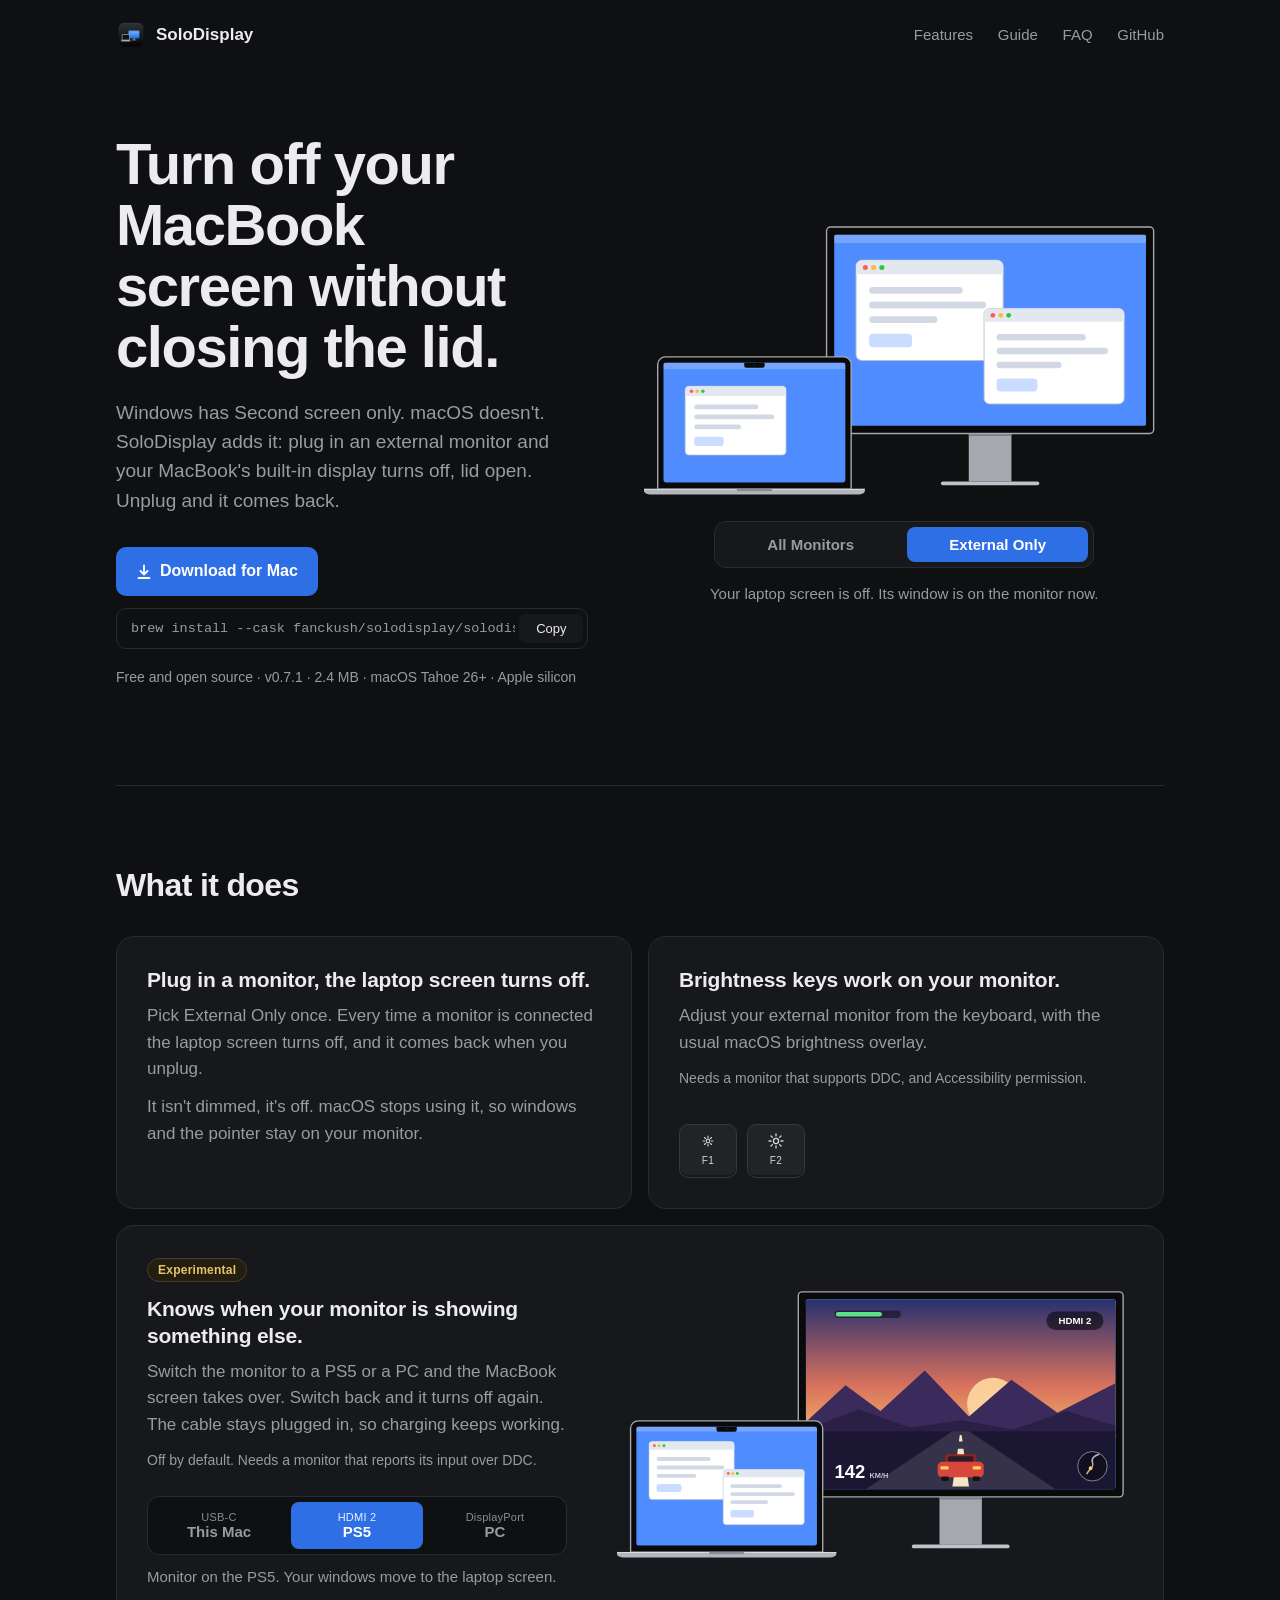
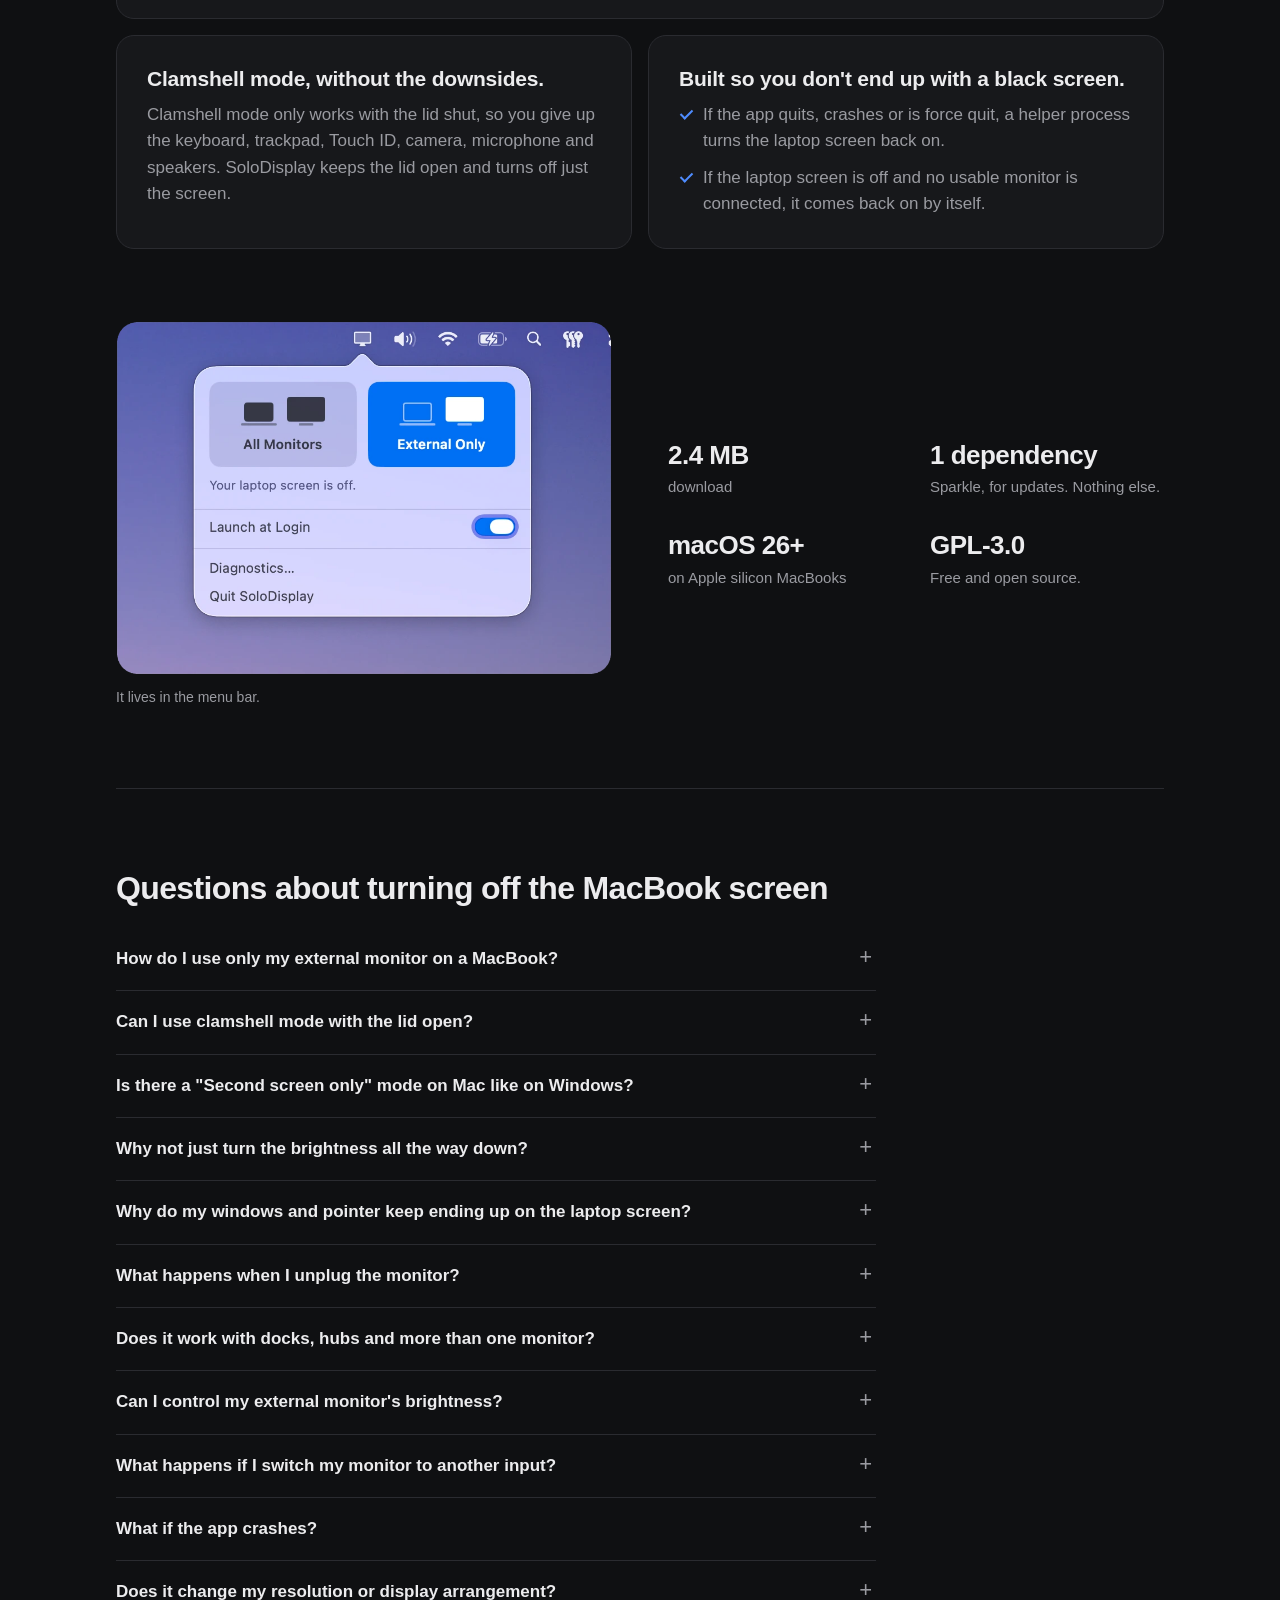
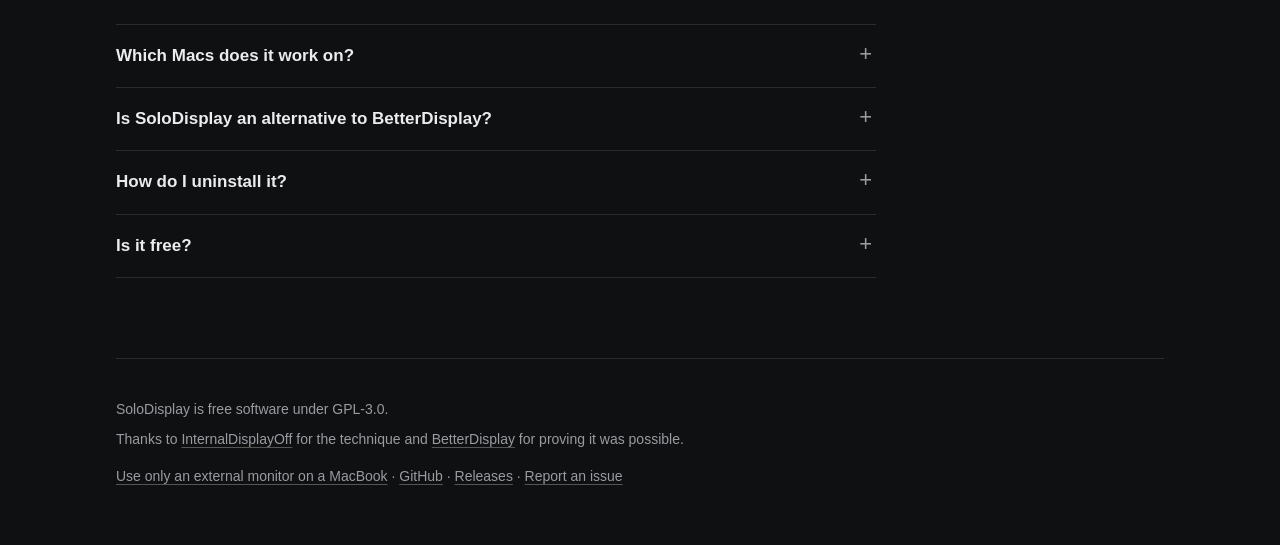
==== site/index.html @ d15729b1 "docs: new github io landing page" ====
<!doctype html>
<html lang="en">
<head>
<meta charset="utf-8">
<meta name="viewport" content="width=device-width, initial-scale=1">
<!-- Absolute URLs use https://fanckush.github.io/SoloDisplay/. To move to a custom domain, replace that string across site/ and add a CNAME file. -->
<title>Turn Off MacBook Screen with External Monitor | SoloDisplay</title>
<meta name="description" content="Free Mac app that turns off your MacBook's built-in display when an external monitor is connected. Like clamshell mode, but the lid stays open.">
<meta name="robots" content="index, follow, max-image-preview:large">
<meta name="author" content="fanckush">
<meta name="application-name" content="SoloDisplay">
<link rel="canonical" href="https://fanckush.github.io/SoloDisplay/">
<link rel="icon" type="image/png" sizes="32x32" href="icon-32.png">
<link rel="icon" type="image/png" sizes="192x192" href="icon-192.png">
<link rel="apple-touch-icon" href="apple-touch-icon.png">
<link rel="manifest" href="site.webmanifest">
<meta name="theme-color" content="#0f1012">
<meta name="color-scheme" content="dark">

<meta property="og:type" content="website">
<meta property="og:site_name" content="SoloDisplay">
<meta property="og:locale" content="en_US">
<meta property="og:title" content="Turn off your MacBook screen without closing the lid">
<meta property="og:description" content="SoloDisplay turns off the built-in display when an external monitor is connected. Free and open source for Mac.">
<meta property="og:url" content="https://fanckush.github.io/SoloDisplay/">
<meta property="og:image" content="https://fanckush.github.io/SoloDisplay/og-v1.png">
<meta property="og:image:type" content="image/png">
<meta property="og:image:width" content="1200">
<meta property="og:image:height" content="630">
<meta property="og:image:alt" content="A MacBook with its screen off next to an external monitor that's on. Text: Turn off your MacBook screen. Keep the lid open.">
<meta name="twitter:card" content="summary_large_image">
<meta name="twitter:title" content="Turn off your MacBook screen without closing the lid">
<meta name="twitter:description" content="SoloDisplay turns off the built-in display when an external monitor is connected. Free and open source for Mac.">
<meta name="twitter:image" content="https://fanckush.github.io/SoloDisplay/og-v1.png">
<meta name="twitter:image:alt" content="A MacBook with its screen off next to an external monitor that's on.">

<!-- Keep in sync with the FAQ section below. -->
<script type="application/ld+json">
{
  "@context": "https://schema.org",
  "@graph": [
    {
      "@type": "WebSite",
      "@id": "https://fanckush.github.io/SoloDisplay/#website",
      "url": "https://fanckush.github.io/SoloDisplay/",
      "name": "SoloDisplay",
      "inLanguage": "en"
    },
    {
      "@type": "WebPage",
      "@id": "https://fanckush.github.io/SoloDisplay/#webpage",
      "url": "https://fanckush.github.io/SoloDisplay/",
      "name": "Turn Off MacBook Screen with External Monitor | SoloDisplay",
      "isPartOf": {
        "@id": "https://fanckush.github.io/SoloDisplay/#website"
      },
      "about": {
        "@id": "https://fanckush.github.io/SoloDisplay/#app"
      },
      "primaryImageOfPage": "https://fanckush.github.io/SoloDisplay/og-v1.png",
      "dateModified": "2026-09-25",
      "inLanguage": "en"
    },
    {
      "@type": "SoftwareApplication",
      "@id": "https://fanckush.github.io/SoloDisplay/#app",
      "name": "SoloDisplay",
      "description": "Free macOS menu bar app that turns off the MacBook's built-in display while an external monitor is connected, without closing the lid.",
      "applicationCategory": "UtilitiesApplication",
      "operatingSystem": "macOS",
      "softwareRequirements": "macOS Tahoe 26 or later, Apple silicon MacBook",
      "softwareVersion": "0.7.1",
      "fileSize": "2.4 MB",
      "url": "https://fanckush.github.io/SoloDisplay/",
      "downloadUrl": "https://github.com/fanckush/SoloDisplay/releases/latest/download/SoloDisplay.dmg",
      "installUrl": "https://github.com/fanckush/SoloDisplay/releases/latest",
      "image": "https://fanckush.github.io/SoloDisplay/og-v1.png",
      "screenshot": "https://fanckush.github.io/SoloDisplay/screenshot.webp",
      "featureList": [
        "Turns off the MacBook screen when an external monitor is connected",
        "Keeps the lid open, unlike clamshell mode",
        "Brightness keys control the external monitor over DDC",
        "Detects when the monitor switches to another input (experimental)",
        "Restores the laptop screen if the app quits or crashes"
      ],
      "license": "https://www.gnu.org/licenses/gpl-3.0.html",
      "isAccessibleForFree": true,
      "offers": {
        "@type": "Offer",
        "price": "0",
        "priceCurrency": "USD"
      },
      "author": {
        "@type": "Person",
        "name": "fanckush",
        "url": "https://github.com/fanckush",
        "sameAs": [
          "https://github.com/fanckush"
        ]
      },
      "codeRepository": "https://github.com/fanckush/SoloDisplay"
    },
    {
      "@type": "FAQPage",
      "@id": "https://fanckush.github.io/SoloDisplay/#faq",
      "mainEntity": [
        {
          "@type": "Question",
          "name": "How do I use only my external monitor on a MacBook?",
          "acceptedAnswer": {
            "@type": "Answer",
            "text": "Install SoloDisplay, open it from the menu bar and choose External Only. From then on the MacBook screen turns off whenever a monitor is connected, and comes back when you unplug. The guide compares this with clamshell mode and the other workarounds."
          }
        },
        {
          "@type": "Question",
          "name": "Can I use clamshell mode with the lid open?",
          "acceptedAnswer": {
            "@type": "Answer",
            "text": "Not with macOS alone. Clamshell mode only works with the lid closed, so you lose the keyboard, trackpad, Touch ID, camera and microphone. SoloDisplay gives you the same monitor-only setup with the lid open."
          }
        },
        {
          "@type": "Question",
          "name": "Is there a \"Second screen only\" mode on Mac like on Windows?",
          "acceptedAnswer": {
            "@type": "Answer",
            "text": "Not built in. On Windows you press Win+P and pick Second screen only. macOS has no such setting. SoloDisplay adds it: External Only is the same idea."
          }
        },
        {
          "@type": "Question",
          "name": "Why not just turn the brightness all the way down?",
          "acceptedAnswer": {
            "@type": "Answer",
            "text": "A dimmed screen is still part of your desktop. The pointer and windows keep ending up on a screen you can't see. SoloDisplay turns it off, so macOS only uses your monitor."
          }
        },
        {
          "@type": "Question",
          "name": "Why do my windows and pointer keep ending up on the laptop screen?",
          "acceptedAnswer": {
            "@type": "Answer",
            "text": "Because macOS still treats the built-in display as part of your desktop, even when it's dimmed. Once SoloDisplay turns it off, macOS only has your monitor, so everything opens there."
          }
        },
        {
          "@type": "Question",
          "name": "What happens when I unplug the monitor?",
          "acceptedAnswer": {
            "@type": "Answer",
            "text": "The laptop screen turns back on. If External Only is still chosen, it turns off again the next time you plug a monitor in."
          }
        },
        {
          "@type": "Question",
          "name": "Does it work with docks, hubs and more than one monitor?",
          "acceptedAnswer": {
            "@type": "Answer",
            "text": "Yes. Monitors connected directly, through a USB-C or Thunderbolt hub, or through a dock all count, and you can have more than one."
          }
        },
        {
          "@type": "Question",
          "name": "Can I control my external monitor's brightness?",
          "acceptedAnswer": {
            "@type": "Answer",
            "text": "Yes. Turn on Brightness Keys and the Mac's brightness keys control the external monitor, on monitors that support DDC. It needs Accessibility permission."
          }
        },
        {
          "@type": "Question",
          "name": "What happens if I switch my monitor to another input?",
          "acceptedAnswer": {
            "@type": "Answer",
            "text": "With Input Detection (Experimental) turned on, SoloDisplay notices when the monitor is showing another device, like a PS5 or a PC. It turns that monitor off in macOS and brings the laptop screen back, while the cable stays connected. It needs a monitor that reports its input over DDC."
          }
        },
        {
          "@type": "Question",
          "name": "What if the app crashes?",
          "acceptedAnswer": {
            "@type": "Answer",
            "text": "A small helper process watches the app while the screen is off. If the app quits, crashes or is force quit, the helper turns the laptop screen back on. It does the same if the screen is off and no usable monitor is connected."
          }
        },
        {
          "@type": "Question",
          "name": "Does it change my resolution or display arrangement?",
          "acceptedAnswer": {
            "@type": "Answer",
            "text": "No. It doesn't touch mirroring, resolution, arrangement or sleep settings."
          }
        },
        {
          "@type": "Question",
          "name": "Which Macs does it work on?",
          "acceptedAnswer": {
            "@type": "Answer",
            "text": "MacBook Air and MacBook Pro with Apple silicon (M1 and later), running macOS Tahoe 26 or later. Intel Macs aren't supported."
          }
        },
        {
          "@type": "Question",
          "name": "Is SoloDisplay an alternative to BetterDisplay?",
          "acceptedAnswer": {
            "@type": "Answer",
            "text": "For this one job, yes. BetterDisplay is a large toolkit for managing displays. SoloDisplay only turns the laptop screen off when a monitor is connected, and it's free and open source."
          }
        },
        {
          "@type": "Question",
          "name": "How do I uninstall it?",
          "acceptedAnswer": {
            "@type": "Answer",
            "text": "Quit SoloDisplay from its menu and drag it from Applications to the Trash, or run brew uninstall --cask solodisplay if you installed it with Homebrew. The laptop screen comes back on when the app quits."
          }
        },
        {
          "@type": "Question",
          "name": "Is it free?",
          "acceptedAnswer": {
            "@type": "Answer",
            "text": "Yes. SoloDisplay is open source under the GPL-3.0 license. The code is on GitHub."
          }
        }
      ]
    }
  ]
}
</script>

<link rel="stylesheet" href="style.css">
</head>
<body>
<a class="skip" href="#main">Skip to content</a>

<!-- Shared drawings, reused by both demos -->
<svg class="sprites" aria-hidden="true" focusable="false">
  <defs>
    <g id="win">
      <rect x=".5" y=".5" width="151" height="103" rx="6" fill="#fff" stroke="#b7bfce"/>
      <path d="M6.5.5h139a6 6 0 0 1 6 6V15H.5V6.5a6 6 0 0 1 6-6z" fill="#e3e7ef"/>
      <circle cx="10" cy="8" r="2.6" fill="#ff5f57"/><circle cx="18.5" cy="8" r="2.6" fill="#febc2e"/><circle cx="27" cy="8" r="2.6" fill="#28c840"/>
      <rect x="14" y="28" width="96" height="7" rx="3.5" fill="#d3d9e4"/>
      <rect x="14" y="43" width="120" height="7" rx="3.5" fill="#d3d9e4"/>
      <rect x="14" y="58" width="70" height="7" rx="3.5" fill="#d3d9e4"/>
      <rect x="14" y="76" width="44" height="14" rx="4" fill="#4f8cff" opacity=".3"/>
    </g>
    <g id="monitor-body">
      <!-- Straight neck and thin foot, Studio Display style -->
      <rect x="350" y="232" width="46" height="53" fill="#a5a8af"/>
      <rect x="350" y="232" width="46" height="4" fill="#7c7f86"/>
      <rect x="320" y="285" width="106" height="4" rx="2" fill="#bfc2c8"/>
      <rect x="196" y="10" width="354" height="224" rx="5" fill="#a5a8af"/>
      <rect x="197.5" y="11.5" width="351" height="221" rx="3.5" fill="#0a0a0b"/>
    </g>
    <g id="desktop">
      <rect width="336" height="9" fill="#fff" opacity=".22"/>
      <use href="#win" transform="translate(23 27) scale(1.05)"/>
      <use href="#win" transform="translate(161 79)"/>
    </g>
    <g id="laptop-lid">
      <!-- Rounded top corners only: the bottom of the lid meets the hinge -->
      <path d="M23 150h192a9 9 0 0 1 9 9v134H14V159a9 9 0 0 1 9-9z" fill="#a5a8af"/>
      <path d="M23 151.5h192a7.5 7.5 0 0 1 7.5 7.5v133.5H15.5V159a7.5 7.5 0 0 1 7.5-7.5z" fill="#0a0a0b"/>
      <rect x="21" y="157" width="196" height="129" rx="2.5" fill="#050506"/>
    </g>
    <g id="laptop-front">
      <!-- Notch, then a thin base with the thumb cutout -->
      <path d="M108 157h22v3.4a2 2 0 0 1-2 2h-18a2 2 0 0 1-2-2z" fill="#0a0a0b"/>
      <circle cx="119" cy="159.4" r="1" fill="#1d2030"/>
      <path d="M0 293h238v2.2c0 2.2-3.5 3.8-8 3.8H8c-4.5 0-8-1.6-8-3.8z" fill="#b3b6bd"/>
      <rect x="0" y="293" width="238" height="1" fill="#dcdee2"/>
      <path d="M100 293h38v.9c0 1-1 1.7-2.4 1.7h-33.2c-1.4 0-2.4-.7-2.4-1.7z" fill="#8a8d95"/>
    </g>
  </defs>
</svg>

<div class="wrap">
  <header class="top">
    <a class="brand" href="./"><img src="icon-64.png" alt="" width="30" height="30">SoloDisplay</a>
    <nav aria-label="Main">
      <a href="#features">Features</a>
      <a href="guide/external-monitor-only-macbook/">Guide</a>
      <a href="#faq">FAQ</a>
      <a href="https://github.com/fanckush/SoloDisplay">GitHub</a>
    </nav>
  </header>

  <main id="main">
    <div class="hero">
      <div>
        <h1>Turn off your MacBook screen without closing the lid.</h1>
        <p class="lede">Windows has Second screen only. macOS doesn't. SoloDisplay adds it: plug in an external monitor and your MacBook's built-in display turns off, lid open. Unplug and it comes back.</p>
        <div class="actions">
          <a class="btn" href="https://github.com/fanckush/SoloDisplay/releases/latest/download/SoloDisplay.dmg">
            <svg width="16" height="16" viewBox="0 0 16 16" aria-hidden="true"><path d="M8 1.5v9m0 0L4.5 7M8 10.5 11.5 7M2.5 14h11" fill="none" stroke="currentColor" stroke-width="1.8" stroke-linecap="round" stroke-linejoin="round"/></svg>
            Download for Mac
          </a>
          <div class="brew">
            <code id="brew-cmd">brew install --cask fanckush/solodisplay/solodisplay</code>
            <button type="button" id="copy" aria-label="Copy Homebrew install command">Copy</button>
          </div>
        </div>
        <p class="fine">Free and open source &middot; <span data-version>v0.7.1</span> &middot; 2.4 MB &middot; macOS Tahoe 26+ &middot; Apple silicon</p>
      </div>

      <div class="demo" id="hero-demo" data-mode="all" data-auto="external">
        <svg viewBox="0 0 560 304" role="img" aria-labelledby="hero-demo-title">
          <title id="hero-demo-title">A MacBook next to an external monitor. In External Only mode the MacBook screen turns off and its window shows up on the monitor.</title>
          <use href="#monitor-body"/>
          <rect x="205" y="19" width="336" height="206" rx="2" fill="#4f8cff"/>
          <rect x="205" y="19" width="336" height="9" fill="#fff" opacity=".22"/>
          <use href="#win" transform="translate(228 46) scale(1.05)"/>
          <g class="arrive"><use href="#win" transform="translate(366 98)"/></g>
          <use href="#laptop-lid"/>
          <g class="lap-lit">
            <rect x="21" y="157" width="196" height="129" rx="2.5" fill="#4f8cff"/>
            <rect x="21" y="157" width="196" height="7" fill="#fff" opacity=".22"/>
            <use href="#win" transform="translate(44 182) scale(.72)"/>
          </g>
          <use href="#laptop-front"/>
        </svg>

        <div class="seg" role="radiogroup" aria-label="Display mode">
          <button type="button" role="radio" aria-checked="true" data-mode="all" data-status="Your laptop screen is on.">All Monitors</button>
          <button type="button" role="radio" aria-checked="false" tabindex="-1" data-mode="external" data-status="Your laptop screen is off. Its window is on the monitor now.">External Only</button>
        </div>
        <p class="status" aria-live="polite">Your laptop screen is on.</p>
      </div>
    </div>

    <section id="features">
      <h2>What it does</h2>

      <div class="features">
        <article class="card">
          <h3>Plug in a monitor, the laptop screen turns off.</h3>
          <p>Pick External Only once. Every time a monitor is connected the laptop screen turns off, and it comes back when you unplug.</p>
          <p>It isn't dimmed, it's off. macOS stops using it, so windows and the pointer stay on your monitor.</p>
        </article>

        <article class="card keyed">
          <h3>Brightness keys work on your monitor.</h3>
          <p>Adjust your external monitor from the keyboard, with the usual macOS brightness overlay.</p>
          <p class="note">Needs a monitor that supports DDC, and Accessibility permission.</p>
          <div class="keys" aria-hidden="true">
            <div class="key">
              <svg width="16" height="16" viewBox="0 0 16 16"><g transform="translate(8 8) scale(.7) translate(-8 -8)" stroke-width="1.6"><circle cx="8" cy="8" r="2.6" fill="none" stroke="currentColor"/><path d="M8 1v2M8 13v2M1 8h2M13 8h2M3 3l1.4 1.4M11.6 11.6 13 13M3 13l1.4-1.4M11.6 4.4 13 3" stroke="currentColor" stroke-linecap="round"/></g></svg>
              F1
            </div>
            <div class="key">
              <svg width="16" height="16" viewBox="0 0 16 16"><circle cx="8" cy="8" r="2.6" fill="none" stroke="currentColor" stroke-width="1.3"/><path d="M8 1v2M8 13v2M1 8h2M13 8h2M3 3l1.4 1.4M11.6 11.6 13 13M3 13l1.4-1.4M11.6 4.4 13 3" stroke="currentColor" stroke-width="1.3" stroke-linecap="round"/></svg>
              F2
            </div>
          </div>
        </article>

        <article class="card wide demo" id="input-demo" data-mode="mac" data-auto="console">
          <div class="copy">
            <span class="tag">Experimental</span>
            <h3>Knows when your monitor is showing something else.</h3>
            <p>Switch the monitor to a PS5 or a PC and the MacBook screen takes over. Switch back and it turns off again. The cable stays plugged in, so charging keeps working.</p>
            <p class="note">Off by default. Needs a monitor that reports its input over DDC.</p>
          </div>

          <div class="art">
            <svg viewBox="0 0 560 304" role="img" aria-labelledby="input-demo-title">
              <title id="input-demo-title">When the monitor switches to another device, the MacBook screen turns back on and every window moves to it.</title>
              <use href="#monitor-body"/>
              <rect x="205" y="19" width="336" height="206" rx="2" fill="#4f8cff"/>
              <use href="#desktop" transform="translate(205 19)"/>
              <defs>
                <clipPath id="mon-screen"><rect x="205" y="19" width="336" height="206" rx="2"/></clipPath>
                <linearGradient id="game-sky" x1="0" y1="0" x2="0" y2="1">
                  <stop offset="0" stop-color="#27306f"/>
                  <stop offset=".62" stop-color="#d8715c"/>
                  <stop offset="1" stop-color="#f4b36c"/>
                </linearGradient>
              </defs>

              <!-- HDMI 2: a racing game -->
              <g class="scene scene-console" clip-path="url(#mon-screen)">
                <rect x="205" y="19" width="336" height="150" fill="url(#game-sky)"/>
                <circle cx="408" cy="132" r="28" fill="#ffd9a0" opacity=".9"/>
                <polygon points="205,152 248,112 286,140 334,96 382,146 428,106 478,142 541,110 541,162 205,162" fill="#3b2a5c"/>
                <polygon points="205,160 262,138 318,158 373,150 430,160 488,140 541,156 541,166 205,166" fill="#2a2046"/>
                <rect x="205" y="162" width="336" height="63" fill="#1b1733"/>
                <polygon points="364,162 382,162 476,225 270,225" fill="#35324a"/>
                <polygon points="372,166 374,166 375,173 371,173" fill="#f3e6c4"/>
                <polygon points="370,181 376,181 377.5,193 368.5,193" fill="#f3e6c4"/>
                <polygon points="366.5,205 379.5,205 382,222 364,222" fill="#f3e6c4"/>
                <rect x="356" y="187" width="34" height="10" rx="4" fill="#8e2620"/>
                <rect x="359" y="189" width="28" height="6" rx="2" fill="#2b1a2a"/>
                <rect x="348" y="195" width="50" height="17" rx="5" fill="#d9463b"/>
                <rect x="351" y="200" width="9" height="3.5" rx="1.5" fill="#ffcf5a"/>
                <rect x="386" y="200" width="9" height="3.5" rx="1.5" fill="#ffcf5a"/>
                <rect x="352" y="211" width="8" height="5" rx="1.5" fill="#141217"/>
                <rect x="386" y="211" width="8" height="5" rx="1.5" fill="#141217"/>
                <rect x="236" y="31" width="72" height="8" rx="4" fill="#000" opacity=".45"/>
                <rect x="237.5" y="32.5" width="50" height="5" rx="2.5" fill="#5ee08a"/>
                <text x="236" y="213" fill="#fff" font-size="20" font-weight="700" font-family="-apple-system, BlinkMacSystemFont, Helvetica, Arial, sans-serif">142</text>
                <text x="274" y="213" fill="#fff" opacity=".75" font-size="8" font-weight="600" font-family="-apple-system, BlinkMacSystemFont, Helvetica, Arial, sans-serif">KM/H</text>
                <circle cx="516" cy="200" r="16" fill="#000" opacity=".4"/>
                <circle cx="516" cy="200" r="16" fill="none" stroke="#fff" stroke-opacity=".5"/>
                <path d="M510 208c3-6 8-6 6-12s4-8 7-9" fill="none" stroke="#fff" stroke-opacity=".7" stroke-width="1.6" stroke-linecap="round"/>
                <circle cx="514" cy="202" r="2" fill="#ffcf5a"/>
                <rect x="466" y="32" width="62" height="20" rx="10" fill="#000" opacity=".55"/>
                <text x="497" y="46" text-anchor="middle" fill="#fff" font-size="10.5" font-weight="600" font-family="-apple-system, BlinkMacSystemFont, Helvetica, Arial, sans-serif">HDMI 2</text>
              </g>

              <!-- DisplayPort: a PC desktop -->
              <g class="scene scene-pc" clip-path="url(#mon-screen)">
                <rect x="205" y="19" width="336" height="206" fill="#10394a"/>
                <circle cx="486" cy="40" r="110" fill="#1b6475" opacity=".55"/>
                <circle cx="250" cy="220" r="80" fill="#0c2c3a" opacity=".8"/>
                <rect x="236" y="42" width="196" height="132" rx="4" fill="#f3f4f6"/>
                <rect x="236" y="42" width="196" height="17" rx="4" fill="#e3e5e9"/>
                <rect x="236" y="54" width="196" height="5" fill="#e3e5e9"/>
                <path d="M395 51h7" stroke="#555" stroke-width="1.2"/>
                <rect x="408" y="47.5" width="6.5" height="6.5" fill="none" stroke="#555" stroke-width="1.2"/>
                <path d="M420 47.5l6.5 6.5M426.5 47.5l-6.5 6.5" stroke="#555" stroke-width="1.2"/>
                <rect x="236" y="59" width="44" height="115" fill="#e9ebef"/>
                <rect x="244" y="68" width="28" height="5" rx="2.5" fill="#c7ccd4"/>
                <rect x="244" y="80" width="22" height="5" rx="2.5" fill="#c7ccd4"/>
                <rect x="244" y="92" width="26" height="5" rx="2.5" fill="#c7ccd4"/>
                <rect x="292" y="70" width="120" height="7" rx="3.5" fill="#d3d8e0"/>
                <rect x="292" y="85" width="90" height="7" rx="3.5" fill="#d3d8e0"/>
                <rect x="292" y="104" width="126" height="54" rx="4" fill="#2f7cf6" opacity=".2"/>
                <rect x="205" y="207" width="336" height="18" fill="#0a0d12" opacity=".88"/>
                <rect x="339" y="211.5" width="9" height="9" rx="2" fill="#4f8cff"/>
                <rect x="353" y="211.5" width="9" height="9" rx="2" fill="#f2c14e"/>
                <rect x="367" y="211.5" width="9" height="9" rx="2" fill="#e05d5d"/>
                <rect x="381" y="211.5" width="9" height="9" rx="2" fill="#7bd389"/>
                <rect x="395" y="211.5" width="9" height="9" rx="2" fill="#c9ccd3"/>
                <text x="532" y="219" text-anchor="end" fill="#dfe2e6" font-size="7.5" font-family="-apple-system, BlinkMacSystemFont, Helvetica, Arial, sans-serif">21:04</text>
                <rect x="444" y="32" width="84" height="20" rx="10" fill="#000" opacity=".55"/>
                <text x="486" y="46" text-anchor="middle" fill="#fff" font-size="10.5" font-weight="600" font-family="-apple-system, BlinkMacSystemFont, Helvetica, Arial, sans-serif">DisplayPort</text>
              </g>
              <use href="#laptop-lid"/>
              <g class="lap-lit">
                <rect x="21" y="157" width="196" height="129" rx="2.5" fill="#4f8cff"/>
                <use href="#desktop" transform="translate(21 157) scale(.5833)"/>
              </g>
              <use href="#laptop-front"/>
            </svg>
          </div>

          <div class="ctrl">
            <div class="seg" role="radiogroup" aria-label="Monitor input">
              <button type="button" role="radio" aria-checked="true" data-mode="mac" data-status="Monitor on this Mac. Laptop screen off."><span class="port">USB-C</span>This Mac</button>
              <button type="button" role="radio" aria-checked="false" tabindex="-1" data-mode="console" data-status="Monitor on the PS5. Your windows move to the laptop screen."><span class="port">HDMI 2</span>PS5</button>
              <button type="button" role="radio" aria-checked="false" tabindex="-1" data-mode="pc" data-status="Monitor on the PC. Your windows move to the laptop screen."><span class="port">DisplayPort</span>PC</button>
            </div>
            <p class="status" aria-live="polite">Monitor on this Mac. Laptop screen off.</p>
          </div>
        </article>

        <article class="card">
          <h3>Clamshell mode, without the downsides.</h3>
          <p>Clamshell mode only works with the lid shut, so you give up the keyboard, trackpad, Touch ID, camera, microphone and speakers. SoloDisplay keeps the lid open and turns off just the screen.</p>
        </article>

        <article class="card">
          <h3>Built so you don't end up with a black screen.</h3>
          <ul class="checks">
            <li>If the app quits, crashes or is force quit, a helper process turns the laptop screen back on.</li>
            <li>If the laptop screen is off and no usable monitor is connected, it comes back on by itself.</li>
          </ul>
        </article>
      </div>

      <div class="facts">
        <figure>
          <img src="screenshot.webp" width="882" height="630" loading="lazy" alt="The SoloDisplay menu bar panel with All Monitors and External Only, Launch at Login, Diagnostics and Quit">
          <figcaption>It lives in the menu bar.</figcaption>
        </figure>
        <dl>
          <div><dt>2.4 MB</dt><dd>download</dd></div>
          <div><dt>1 dependency</dt><dd>Sparkle, for updates. Nothing else.</dd></div>
          <div><dt>macOS 26+</dt><dd>on Apple silicon MacBooks</dd></div>
          <div><dt>GPL-3.0</dt><dd>Free and open source.</dd></div>
        </dl>
      </div>
    </section>

    <section id="faq">
      <div class="faq">
        <h2>Questions about turning off the MacBook screen</h2>
        <details id="use-only-external-monitor">
          <summary>How do I use only my external monitor on a MacBook?</summary>
          <p>Install SoloDisplay, open it from the menu bar and choose External Only. From then on the MacBook screen turns off whenever a monitor is connected, and comes back when you unplug. <a href="guide/external-monitor-only-macbook/">The guide</a> compares this with clamshell mode and the other workarounds.</p>
        </details>
        <details id="clamshell-lid-open">
          <summary>Can I use clamshell mode with the lid open?</summary>
          <p>Not with macOS alone. Clamshell mode only works with the lid closed, so you lose the keyboard, trackpad, Touch ID, camera and microphone. SoloDisplay gives you the same monitor-only setup with the lid open.</p>
        </details>
        <details id="second-screen-only">
          <summary>Is there a "Second screen only" mode on Mac like on Windows?</summary>
          <p>Not built in. On Windows you press Win+P and pick Second screen only. macOS has no such setting. SoloDisplay adds it: External Only is the same idea.</p>
        </details>
        <details id="brightness-zero">
          <summary>Why not just turn the brightness all the way down?</summary>
          <p>A dimmed screen is still part of your desktop. The pointer and windows keep ending up on a screen you can't see. SoloDisplay turns it off, so macOS only uses your monitor.</p>
        </details>
        <details id="windows-on-laptop-screen">
          <summary>Why do my windows and pointer keep ending up on the laptop screen?</summary>
          <p>Because macOS still treats the built-in display as part of your desktop, even when it's dimmed. Once SoloDisplay turns it off, macOS only has your monitor, so everything opens there.</p>
        </details>
        <details id="unplug">
          <summary>What happens when I unplug the monitor?</summary>
          <p>The laptop screen turns back on. If External Only is still chosen, it turns off again the next time you plug a monitor in.</p>
        </details>
        <details id="docks-and-multiple-monitors">
          <summary>Does it work with docks, hubs and more than one monitor?</summary>
          <p>Yes. Monitors connected directly, through a USB-C or Thunderbolt hub, or through a dock all count, and you can have more than one.</p>
        </details>
        <details id="brightness-keys">
          <summary>Can I control my external monitor's brightness?</summary>
          <p>Yes. Turn on Brightness Keys and the Mac's brightness keys control the external monitor, on monitors that support DDC. It needs Accessibility permission.</p>
        </details>
        <details id="monitor-input">
          <summary>What happens if I switch my monitor to another input?</summary>
          <p>With Input Detection (Experimental) turned on, SoloDisplay notices when the monitor is showing another device, like a PS5 or a PC. It turns that monitor off in macOS and brings the laptop screen back, while the cable stays connected. It needs a monitor that reports its input over DDC.</p>
        </details>
        <details id="crash">
          <summary>What if the app crashes?</summary>
          <p>A small helper process watches the app while the screen is off. If the app quits, crashes or is force quit, the helper turns the laptop screen back on. It does the same if the screen is off and no usable monitor is connected.</p>
        </details>
        <details id="resolution">
          <summary>Does it change my resolution or display arrangement?</summary>
          <p>No. It doesn't touch mirroring, resolution, arrangement or sleep settings.</p>
        </details>
        <details id="requirements">
          <summary>Which Macs does it work on?</summary>
          <p>MacBook Air and MacBook Pro with Apple silicon (M1 and later), running macOS Tahoe 26 or later. Intel Macs aren't supported.</p>
        </details>
        <details id="betterdisplay">
          <summary>Is SoloDisplay an alternative to BetterDisplay?</summary>
          <p>For this one job, yes. BetterDisplay is a large toolkit for managing displays. SoloDisplay only turns the laptop screen off when a monitor is connected, and it's free and open source.</p>
        </details>
        <details id="uninstall">
          <summary>How do I uninstall it?</summary>
          <p>Quit SoloDisplay from its menu and drag it from Applications to the Trash, or run <code>brew uninstall --cask solodisplay</code> if you installed it with Homebrew. The laptop screen comes back on when the app quits.</p>
        </details>
        <details id="free">
          <summary>Is it free?</summary>
          <p>Yes. SoloDisplay is open source under the <a href="https://github.com/fanckush/SoloDisplay/blob/main/LICENSE">GPL-3.0</a> license. The code is on <a href="https://github.com/fanckush/SoloDisplay">GitHub</a>.</p>
        </details>
      </div>
    </section>
  </main>

  <footer>
    <div class="row">
      <div>
        <p>SoloDisplay is free software under GPL-3.0.</p>
        <p>Thanks to <a href="https://github.com/RonaldPark89/InternalDisplayOff">InternalDisplayOff</a> for the technique and <a href="https://github.com/waydabber/BetterDisplay">BetterDisplay</a> for proving it was possible.</p>
      </div>
      <div>
        <a href="guide/external-monitor-only-macbook/">Use only an external monitor on a MacBook</a> &middot;
        <a href="https://github.com/fanckush/SoloDisplay">GitHub</a> &middot;
        <a href="https://github.com/fanckush/SoloDisplay/releases">Releases</a> &middot;
        <a href="https://github.com/fanckush/SoloDisplay/issues">Report an issue</a>
      </div>
    </div>
  </footer>
</div>

<script>
  (function () {
    var reduced = window.matchMedia("(prefers-reduced-motion: reduce)").matches;

    // Longest transition in either demo (fade plus delay), in ms.
    var SETTLE = 750;

    document.querySelectorAll(".demo").forEach(function (demo) {
      var buttons = demo.querySelectorAll(".seg button");
      var status = demo.querySelector(".status");
      var autoTimer = null;
      var used = false;
      var busy = false;
      var wanted = demo.dataset.mode;

      // The switch and caption follow the choice right away. The drawing finishes
      // its current change first, then jumps to the latest choice, so rapid
      // clicks never stack transitions.
      function choose(mode) {
        wanted = mode;
        buttons.forEach(function (b) {
          var on = b.dataset.mode === mode;
          b.setAttribute("aria-checked", String(on));
          b.tabIndex = on ? 0 : -1;
          if (on) status.textContent = b.dataset.status;
        });
        show();
      }

      function show() {
        var from = demo.dataset.mode;
        if (busy || wanted === from) return;
        demo.classList.toggle("swap", from !== "mac" && wanted !== "mac");
        demo.dataset.mode = wanted;
        if (reduced) return;
        busy = true;
        setTimeout(function () { busy = false; show(); }, SETTLE);
      }

      function byUser(mode) {
        used = true;
        clearTimeout(autoTimer);
        choose(mode);
      }

      buttons.forEach(function (b, i) {
        b.addEventListener("click", function () { byUser(b.dataset.mode); });
        b.addEventListener("keydown", function (e) {
          var step = { ArrowRight: 1, ArrowDown: 1, ArrowLeft: -1, ArrowUp: -1 }[e.key];
          if (!step) return;
          e.preventDefault();
          var next = buttons[(i + step + buttons.length) % buttons.length];
          byUser(next.dataset.mode);
          next.focus();
        });
      });

      // Play the switch once when the demo first comes into view, unless the
      // visitor has already used it.
      if (reduced || !("IntersectionObserver" in window)) return;
      var seen = new IntersectionObserver(function (entries) {
        if (!entries[0].isIntersecting) return;
        seen.disconnect();
        if (used) return;
        autoTimer = setTimeout(function () { choose(demo.dataset.auto); }, 1200);
      }, { threshold: 0.6 });
      seen.observe(demo.querySelector("svg"));
    });

    var copy = document.getElementById("copy");
    copy.addEventListener("click", function () {
      var text = document.getElementById("brew-cmd").textContent;
      navigator.clipboard.writeText(text).then(function () {
        copy.textContent = "Copied";
        setTimeout(function () { copy.textContent = "Copy"; }, 1600);
      });
    });
  })();
</script>
</body>
</html>
---- site/style.css ----
:root {
  --bg: #0f1012;
  --surface: #17181b;
  --line: #2a2b30;
  --text: #ececee;
  --muted: #9a9ba1;
  --accent: #4f8cff;
  /* Deeper blue behind white text, for 4.5:1 contrast */
  --accent-fill: #2f6fe6;
  --accent-press: #2a64d6;
  --sans: -apple-system, BlinkMacSystemFont, "SF Pro Text", "Helvetica Neue", Helvetica, Arial, sans-serif;
  --mono: ui-monospace, "SF Mono", Menlo, Consolas, monospace;
  color-scheme: dark;
}
* { box-sizing: border-box; }
html { -webkit-text-size-adjust: 100%; }
body {
  margin: 0;
  background: var(--bg);
  color: var(--text);
  font: 17px/1.55 var(--sans);
  -webkit-font-smoothing: antialiased;
}
a { color: var(--text); text-underline-offset: 3px; text-decoration-color: #555; }
a:hover { text-decoration-color: var(--text); }
.wrap { max-width: 1080px; margin: 0 auto; padding: 0 16px; }
.sprites { position: absolute; width: 0; height: 0; overflow: hidden; }
.skip {
  position: absolute; left: -9999px; top: 12px; z-index: 10;
  background: var(--accent-fill); color: #fff; padding: 8px 14px; border-radius: 8px; text-decoration: none;
}
.skip:focus { left: 16px; }

/* Top bar */
.top { display: flex; align-items: center; justify-content: space-between; padding: 20px 0; }
.brand { display: flex; align-items: center; gap: 10px; font-weight: 600; text-decoration: none; }
.brand img { width: 30px; height: 30px; }
.top nav a { color: var(--muted); text-decoration: none; font-size: 15px; margin-left: 20px; }
.top nav a:hover { color: var(--text); }

/* Hero */
.hero {
  display: grid;
  grid-template-columns: minmax(0, 1fr) minmax(0, 1.1fr);
  gap: 56px;
  align-items: center;
  padding: 64px 0 96px;
}
h1 {
  font-size: clamp(36px, 5.2vw, 58px);
  line-height: 1.05;
  letter-spacing: -0.025em;
  margin: 0 0 20px;
  font-weight: 700;
  text-wrap: balance;
}
.lede { color: var(--muted); font-size: 19px; margin: 0 0 32px; max-width: 30em; }
.actions { display: flex; flex-wrap: wrap; gap: 12px; align-items: center; }
.btn {
  display: inline-flex; align-items: center; gap: 8px;
  background: var(--accent-fill); color: #fff;
  padding: 12px 20px; border-radius: 10px;
  font-weight: 600; text-decoration: none; font-size: 16px;
}
.btn:hover { background: var(--accent-press); }
.brew {
  display: inline-flex; align-items: center; gap: 4px;
  border: 1px solid var(--line); border-radius: 10px;
  padding: 4px 4px 4px 14px; max-width: 100%;
  font: 13.5px var(--mono); color: var(--muted);
}
.brew code { overflow-x: auto; white-space: nowrap; padding: 8px 0; scrollbar-width: none; }
.brew code::-webkit-scrollbar { display: none; }
.brew button {
  flex: none; background: var(--surface); color: var(--text);
  border: 0; border-radius: 7px; padding: 7px 10px;
  font: 500 13px var(--sans); cursor: pointer; min-width: 64px;
}
.brew button:hover { background: var(--line); }
.fine { color: var(--muted); font-size: 14px; margin: 18px 0 0; }

/* Demos: a MacBook and a monitor. The window moves between screens. */
.demo { display: flex; flex-direction: column; align-items: center; gap: 22px; }
.demo svg { width: 100%; height: auto; display: block; }
.lap-lit, .scene { transition: opacity .35s ease; }
.arrive { opacity: 0; transition: opacity .15s ease; }

/* Hero: the laptop screen goes dark and its window shows up on the monitor, like macOS does. */
#hero-demo[data-mode="external"] .lap-lit { opacity: 0; }
#hero-demo[data-mode="external"] .arrive { opacity: 1; transition-delay: .2s; }

/* Input: with the monitor on another device, macOS moves the whole desktop to the laptop. */
#input-demo .lap-lit, #input-demo .scene { opacity: 0; }
#input-demo:not([data-mode="mac"]) .lap-lit,
#input-demo[data-mode="console"] .scene-console,
#input-demo[data-mode="pc"] .scene-pc { opacity: 1; }
/* Going straight from one device to another: the new scene fades in fully before the old one fades out. */
#input-demo.swap[data-mode="pc"] .scene-console,
#input-demo.swap[data-mode="console"] .scene-pc { transition-delay: .35s; }

.seg {
  display: grid; grid-auto-flow: column; grid-auto-columns: 1fr; gap: 6px;
  background: var(--surface); border: 1px solid var(--line);
  border-radius: 12px; padding: 5px; width: min(380px, 100%);
}
.card .seg { background: var(--bg); width: min(420px, 100%); }
.seg button {
  background: transparent; color: var(--muted); border: 0;
  border-radius: 8px; padding: 9px 10px;
  font: 600 15px var(--sans); cursor: pointer;
  transition: background .2s, color .2s;
}
.seg button[aria-checked="true"] { background: var(--accent-fill); color: #fff; }
.seg button:not([aria-checked="true"]):hover { color: var(--text); }
.seg .port { display: block; font-size: 11px; font-weight: 500; opacity: .9; letter-spacing: .02em; }
.status { color: var(--muted); font-size: 15px; margin: -8px 0 0; min-height: 1.5em; text-align: center; }

/* Sections */
section { padding: 80px 0; border-top: 1px solid var(--line); }
h2 { font-size: 32px; letter-spacing: -0.02em; margin: 0 0 12px; line-height: 1.2; }
#features h2 { margin-bottom: 32px; }

/* Features */
.features { display: grid; grid-template-columns: repeat(2, minmax(0, 1fr)); gap: 16px; }
.card {
  background: var(--surface); border: 1px solid var(--line);
  border-radius: 18px; padding: 30px;
}
.card.wide {
  grid-column: 1 / -1;
  display: grid; grid-template-columns: minmax(0, 1fr) minmax(0, 1.2fr);
  gap: 40px; align-items: start;
}
#input-demo {
  /* Text and switch stay together, centred beside the drawing */
  grid-template-areas: ". art" "copy art" "ctrl art" ". art";
  grid-template-rows: 1fr auto auto 1fr;
  row-gap: 0;
}
#input-demo .copy { grid-area: copy; }
#input-demo .art { grid-area: art; align-self: center; }
#input-demo .ctrl { grid-area: ctrl; padding-top: 24px; }
#input-demo .status { text-align: left; margin: 10px 0 0; }
.card h3 { font-size: 21px; letter-spacing: -0.01em; line-height: 1.25; margin: 0 0 10px; }
.card p { color: var(--muted); margin: 0 0 12px; }
.card p:last-child { margin-bottom: 0; }
.card .note { font-size: 14px; }
.tag {
  display: inline-block; margin-bottom: 14px;
  border: 1px solid #4a3f22; color: #e7c46a; background: #231e10;
  border-radius: 99px; padding: 2px 10px;
  font-size: 12px; font-weight: 600; letter-spacing: .02em;
}

.card.keyed { display: flex; flex-direction: column; }
.keys { display: flex; gap: 10px; margin-top: auto; padding-top: 22px; }
.key {
  width: 58px; height: 54px; border-radius: 9px;
  background: #222327; border: 1px solid #36373c;
  box-shadow: inset 0 -2px 0 rgba(0, 0, 0, .35);
  display: flex; flex-direction: column; align-items: center; justify-content: center; gap: 4px;
  color: #d4d5d9; font-size: 10px; letter-spacing: .03em;
}

.checks { list-style: none; margin: 0; padding: 0; color: var(--muted); }
.checks li { position: relative; padding-left: 24px; margin-bottom: 10px; }
.checks li:last-child { margin-bottom: 0; }
.checks li::before {
  content: ""; position: absolute; left: 4px; top: 5px;
  width: 5px; height: 10px;
  border: solid var(--accent); border-width: 0 2px 2px 0;
  transform: rotate(45deg);
}

.facts {
  display: grid; grid-template-columns: minmax(0, 1fr) minmax(0, 1fr);
  gap: 56px; align-items: center; margin-top: 72px;
}
.facts figure { margin: 0; }
.facts img { width: 100%; height: auto; border-radius: 16px; display: block; }
.facts figcaption { color: var(--muted); font-size: 14px; margin-top: 12px; }
.facts dl { display: grid; grid-template-columns: 1fr 1fr; gap: 32px 28px; margin: 0; }
.facts dt { font-size: 26px; font-weight: 700; letter-spacing: -0.02em; line-height: 1.2; }
.facts dd { margin: 4px 0 0; color: var(--muted); font-size: 15px; }

/* FAQ */
.faq { max-width: 760px; }
.faq h2 { margin-bottom: 20px; }
details { border-bottom: 1px solid var(--line); }
summary {
  cursor: pointer; list-style: none; padding: 18px 32px 18px 0;
  font-weight: 600; position: relative;
}
summary::-webkit-details-marker { display: none; }
summary::after {
  content: "+"; position: absolute; right: 4px; top: 16px;
  color: var(--muted); font-weight: 400; font-size: 22px; line-height: 1.2;
}
details[open] summary::after { content: "\2212"; }
details p { margin: 0 0 20px; color: var(--muted); max-width: 40em; }

footer { border-top: 1px solid var(--line); padding: 40px 0 56px; color: var(--muted); font-size: 14px; }
footer .row { display: flex; flex-wrap: wrap; gap: 8px 24px; justify-content: space-between; }
footer a { color: var(--muted); }
footer p { margin: 0 0 8px; }

:focus-visible { outline: 2px solid var(--accent); outline-offset: 2px; }

/* Guide */
.crumbs { color: var(--muted); font-size: 14px; margin: 24px 0 0; }
.crumbs a { color: var(--muted); }
.prose { max-width: 720px; padding: 32px 0 72px; }
.prose h1 { font-size: clamp(32px, 4.6vw, 48px); }
.prose .meta { color: var(--muted); font-size: 14px; margin: 0 0 32px; }
.prose h2 { font-size: 26px; margin: 48px 0 12px; }
.prose h3 { font-size: 19px; margin: 28px 0 6px; }
.prose p, .prose li { color: #c9cacf; }
.prose ol, .prose ul { padding-left: 22px; }
.prose li { margin-bottom: 6px; }
.prose figure { margin: 28px 0; }
.prose img { width: 100%; height: auto; border-radius: 16px; display: block; }
.prose figcaption { color: var(--muted); font-size: 14px; margin-top: 10px; }
.table-wrap { overflow-x: auto; margin: 24px 0; border: 1px solid var(--line); border-radius: 14px; }
table { border-collapse: collapse; width: 100%; font-size: 15px; min-width: 560px; }
th, td { text-align: left; padding: 12px 14px; border-bottom: 1px solid var(--line); vertical-align: top; }
thead th { color: var(--muted); font-weight: 600; font-size: 13px; background: var(--surface); }
tbody tr:last-child td, tbody tr:last-child th { border-bottom: 0; }
tbody th { font-weight: 600; }
td.yes { color: #7bd389; }
td.no { color: var(--muted); }

@media (max-width: 820px) {
  .hero { grid-template-columns: 1fr; gap: 48px; padding: 32px 0 64px; }
  .features { grid-template-columns: 1fr; }
  .card { padding: 24px; }
  .card.wide { grid-template-columns: 1fr; gap: 28px; }
  #input-demo { grid-template-areas: "copy" "art" "ctrl"; grid-template-rows: auto; row-gap: 28px; }
  #input-demo .ctrl { padding-top: 0; }
  .facts { grid-template-columns: 1fr; gap: 40px; }
  section { padding: 56px 0; }
  .top nav a:not(:last-child) { display: none; }
}
@media (prefers-reduced-motion: reduce) {
  * { transition: none !important; }
}
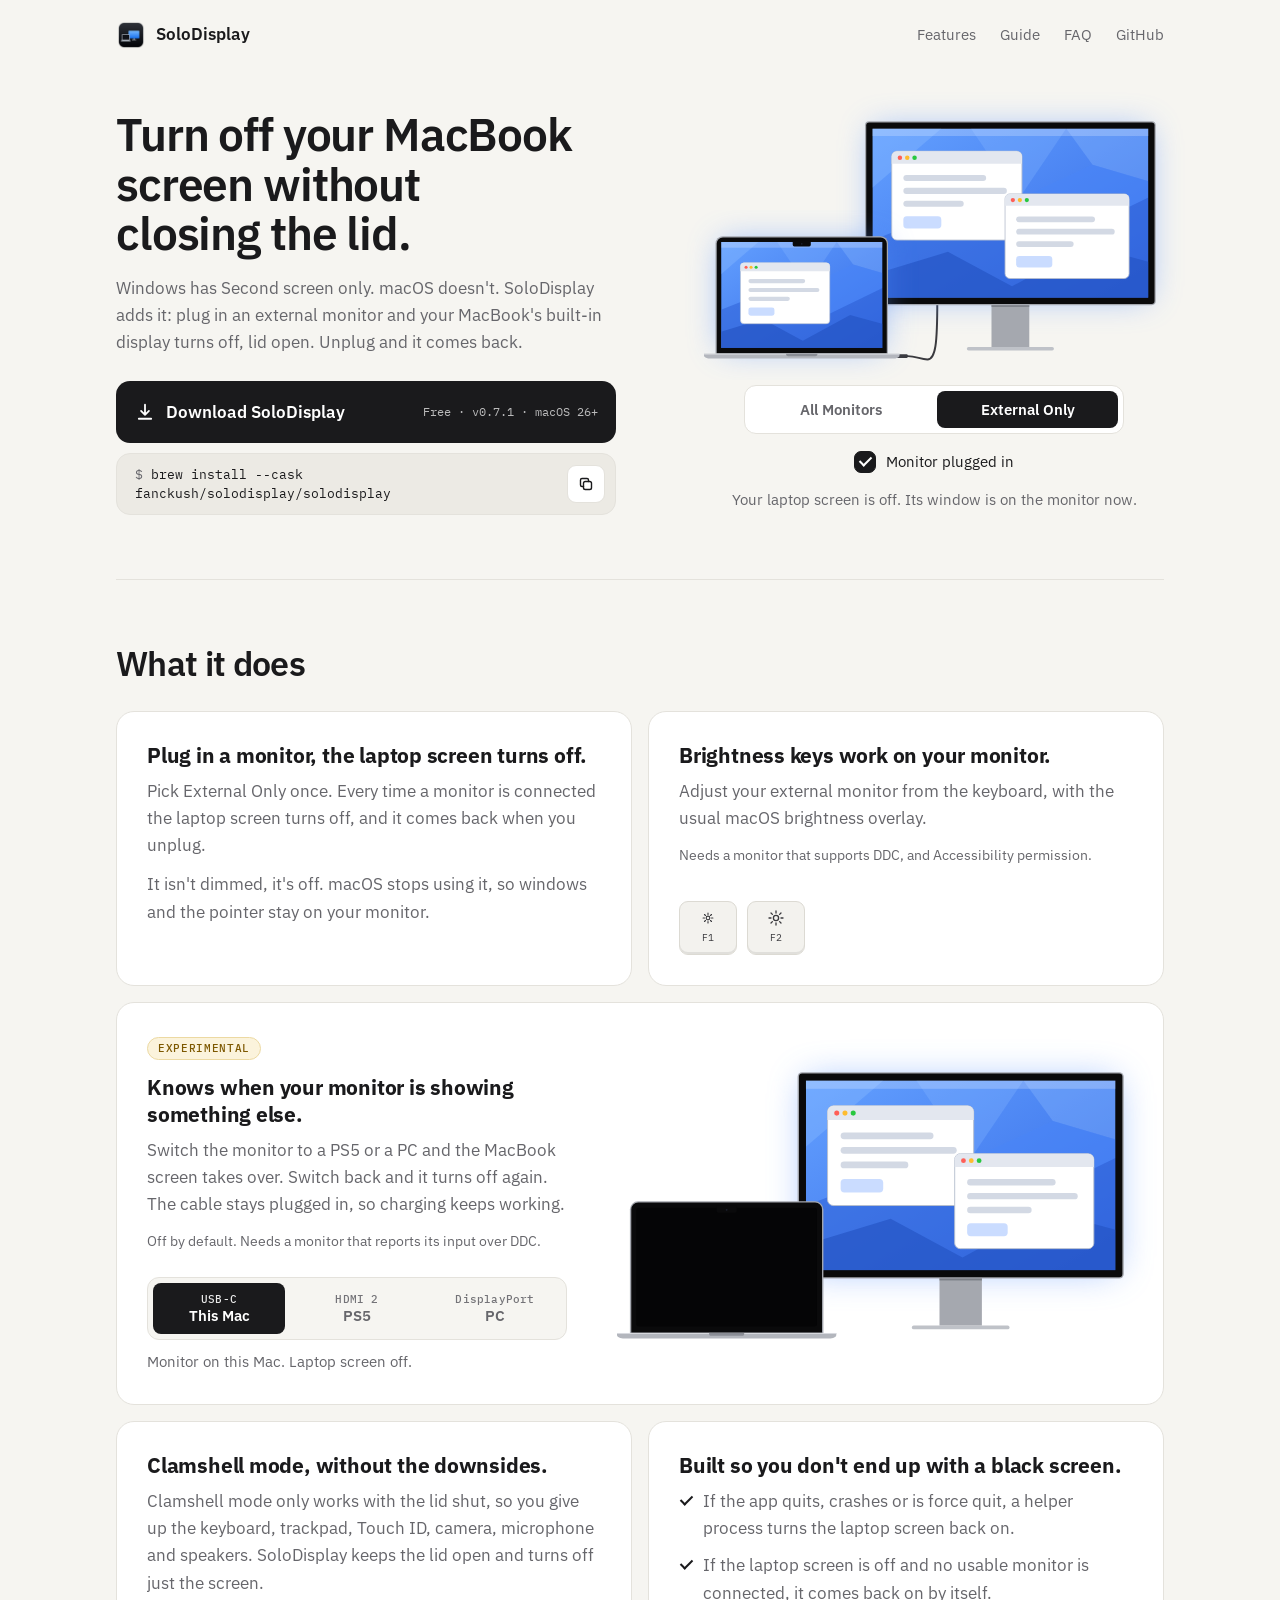
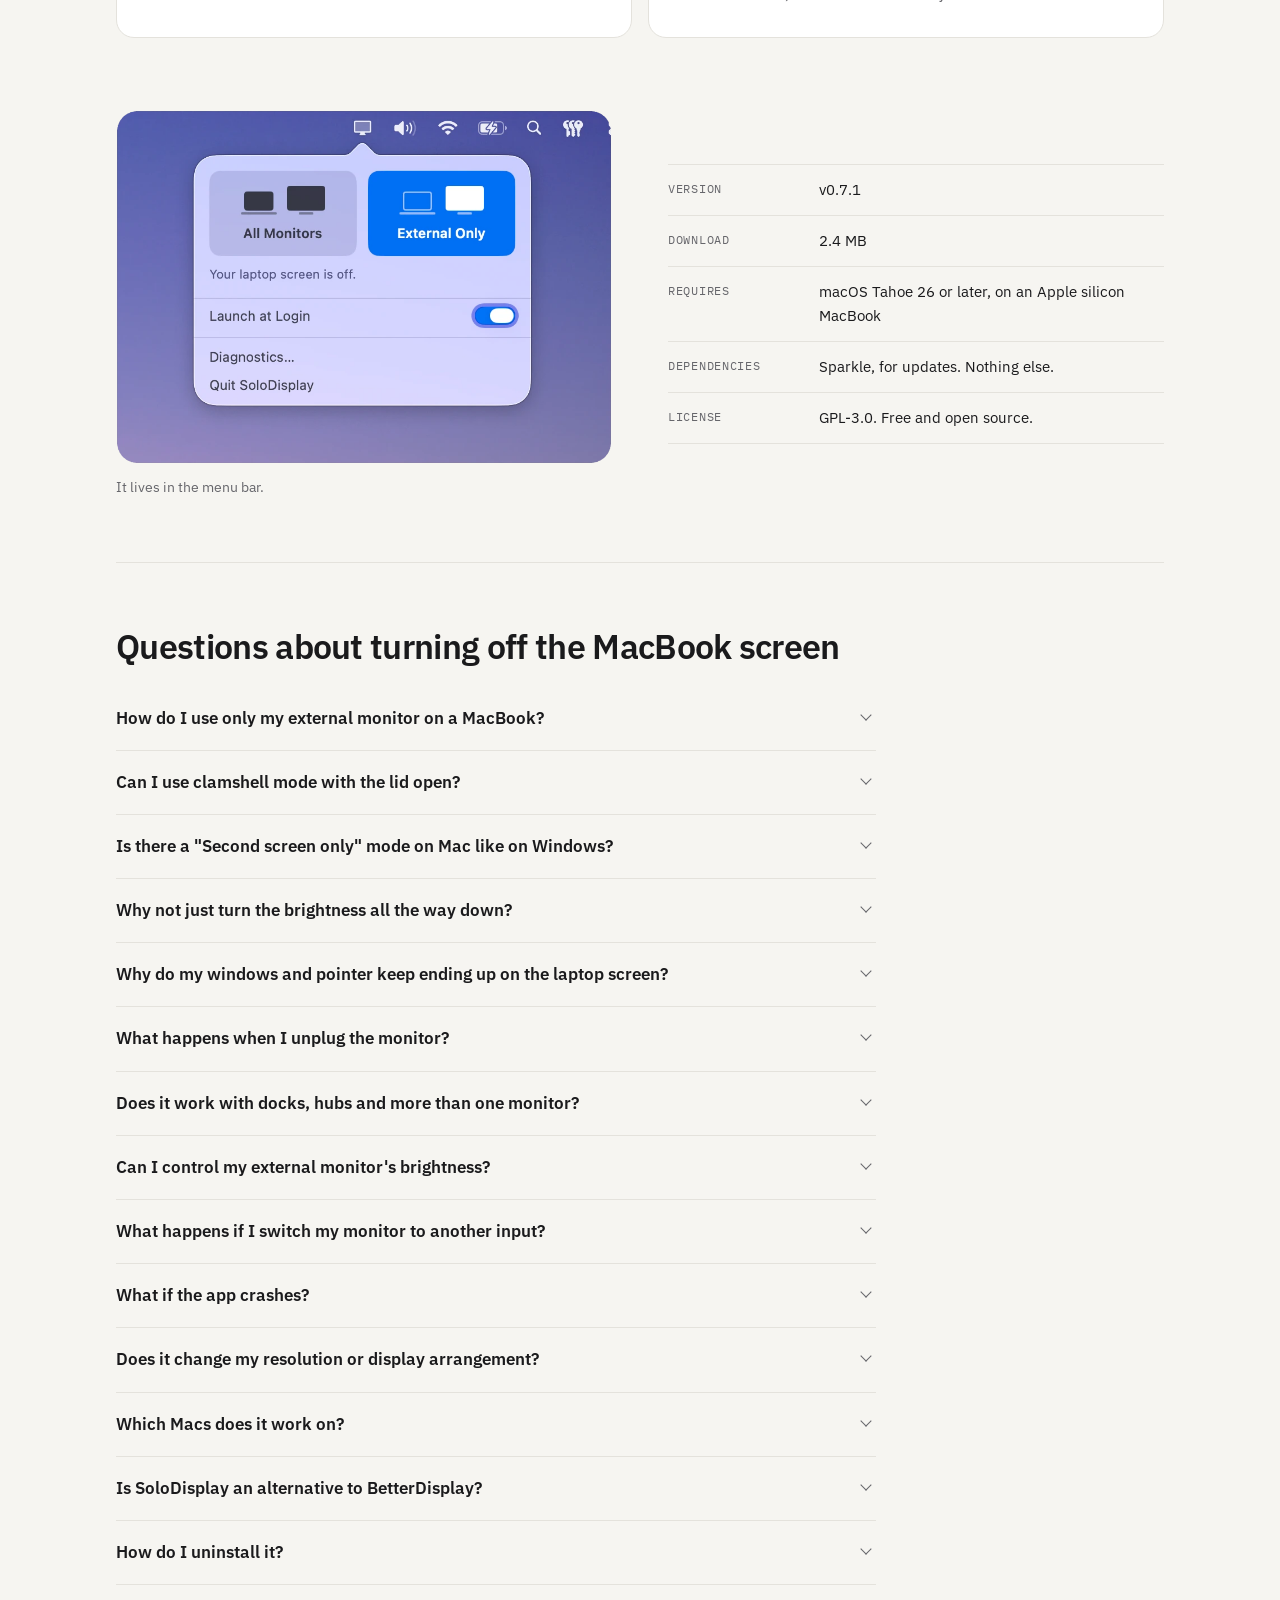
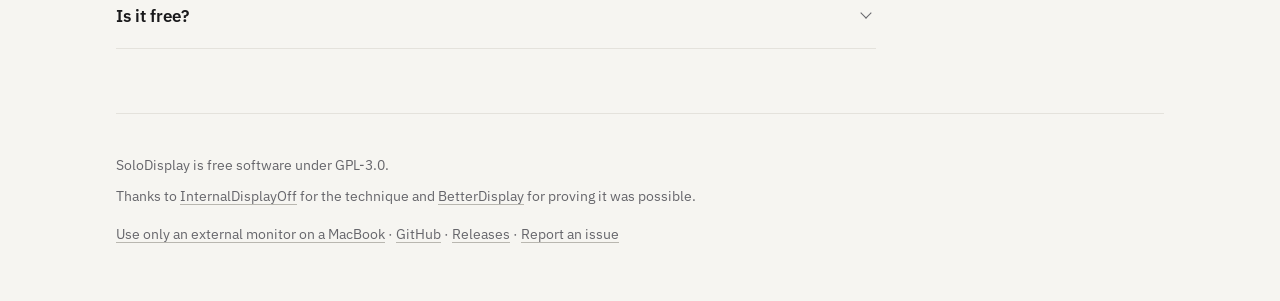
==== commit fbe51edd: "docs: revamp landing page, light mode, better" ====
--- a/site/index.html
+++ b/site/index.html
@@ -14,8 +14,11 @@
 <link rel="icon" type="image/png" sizes="192x192" href="icon-192.png">
 <link rel="apple-touch-icon" href="apple-touch-icon.png">
 <link rel="manifest" href="site.webmanifest">
-<meta name="theme-color" content="#0f1012">
-<meta name="color-scheme" content="dark">
+<link rel="preload" href="fonts/ibm-plex-sans-400.woff2" as="font" type="font/woff2" crossorigin>
+<link rel="preload" href="fonts/ibm-plex-sans-600.woff2" as="font" type="font/woff2" crossorigin>
+<meta name="theme-color" content="#f6f5f1" media="(prefers-color-scheme: light)">
+<meta name="theme-color" content="#1b1b1d" media="(prefers-color-scheme: dark)">
+<meta name="color-scheme" content="light dark">
 
 <meta property="og:type" content="website">
 <meta property="og:site_name" content="SoloDisplay">
@@ -238,6 +241,23 @@
 <!-- Shared drawings, reused by both demos -->
 <svg class="sprites" aria-hidden="true" focusable="false">
   <defs>
+    <!-- Soft light around a screen that's on -->
+    <filter id="halo" x="-30%" y="-30%" width="160%" height="160%"><feGaussianBlur stdDeviation="20"/></filter>
+    <!-- Wallpaper for every lit screen: a blue gradient with low-poly facets. Slice keeps it filling the laptop's slightly squarer screen. -->
+    <linearGradient id="wall-bg" x1="0" y1="0" x2="1" y2="1">
+      <stop offset="0" stop-color="#63a0ff"/>
+      <stop offset="1" stop-color="#3469e6"/>
+    </linearGradient>
+    <symbol id="wall" viewBox="0 0 336 206" preserveAspectRatio="xMidYMid slice">
+      <rect width="336" height="206" fill="url(#wall-bg)"/>
+      <polygon points="0,0 84,0 0,72" fill="#8cbcff" opacity=".35"/>
+      <polygon points="120,0 236,0 178,86" fill="#86b6ff" opacity=".3"/>
+      <polygon points="236,0 336,0 336,64 268,44" fill="#9cc4ff" opacity=".28"/>
+      <polygon points="178,86 268,44 336,64 336,84 196,152" fill="#4a86f7" opacity=".55"/>
+      <polygon points="0,136 112,92 196,152 336,84 336,206 0,206" fill="#2e62d8" opacity=".55"/>
+      <polygon points="0,178 92,150 170,192 262,142 336,162 336,206 0,206" fill="#2453c4" opacity=".65"/>
+      <polygon points="112,92 178,86 196,152" fill="#5b95fb" opacity=".45"/>
+    </symbol>
     <g id="win">
       <rect x=".5" y=".5" width="151" height="103" rx="6" fill="#fff" stroke="#b7bfce"/>
       <path d="M6.5.5h139a6 6 0 0 1 6 6V15H.5V6.5a6 6 0 0 1 6-6z" fill="#e3e7ef"/>
@@ -268,11 +288,11 @@
     </g>
     <g id="laptop-front">
       <!-- Notch, then a thin base with the thumb cutout -->
-      <path d="M108 157h22v3.4a2 2 0 0 1-2 2h-18a2 2 0 0 1-2-2z" fill="#0a0a0b"/>
+      <path d="M108 155h22v5.4a2 2 0 0 1-2 2h-18a2 2 0 0 1-2-2z" fill="#0a0a0b"/>
       <circle cx="119" cy="159.4" r="1" fill="#1d2030"/>
       <path d="M0 293h238v2.2c0 2.2-3.5 3.8-8 3.8H8c-4.5 0-8-1.6-8-3.8z" fill="#b3b6bd"/>
       <rect x="0" y="293" width="238" height="1" fill="#dcdee2"/>
-      <path d="M100 293h38v.9c0 1-1 1.7-2.4 1.7h-33.2c-1.4 0-2.4-.7-2.4-1.7z" fill="#8a8d95"/>
+      <path d="M100 293h38v1.3c0 1.1-1.1 1.8-2.6 1.8h-32.8c-1.5 0-2.6-.7-2.6-1.8z" fill="#8a8d95"/>
     </g>
   </defs>
 </svg>
@@ -293,32 +313,50 @@
       <div>
         <h1>Turn off your MacBook screen without closing the lid.</h1>
         <p class="lede">Windows has Second screen only. macOS doesn't. SoloDisplay adds it: plug in an external monitor and your MacBook's built-in display turns off, lid open. Unplug and it comes back.</p>
-        <div class="actions">
+        <div class="install">
           <a class="btn" href="https://github.com/fanckush/SoloDisplay/releases/latest/download/SoloDisplay.dmg">
-            <svg width="16" height="16" viewBox="0 0 16 16" aria-hidden="true"><path d="M8 1.5v9m0 0L4.5 7M8 10.5 11.5 7M2.5 14h11" fill="none" stroke="currentColor" stroke-width="1.8" stroke-linecap="round" stroke-linejoin="round"/></svg>
-            Download for Mac
+            <svg width="18" height="18" viewBox="0 0 16 16" aria-hidden="true"><path d="M8 1.5v9m0 0L4.5 7M8 10.5 11.5 7M2.5 14h11" fill="none" stroke="currentColor" stroke-width="1.6" stroke-linecap="round" stroke-linejoin="round"/></svg>
+            <span>Download SoloDisplay</span>
+            <small>Free &middot; <span data-version>v0.7.1</span> &middot; macOS 26+</small>
           </a>
           <div class="brew">
             <code id="brew-cmd">brew install --cask fanckush/solodisplay/solodisplay</code>
-            <button type="button" id="copy" aria-label="Copy Homebrew install command">Copy</button>
+            <button type="button" id="copy" aria-label="Copy Homebrew install command" title="Copy">
+              <svg class="i-copy" width="16" height="16" viewBox="0 0 16 16" aria-hidden="true"><rect x="5.5" y="5.5" width="8" height="8" rx="1.8" fill="none" stroke="currentColor" stroke-width="1.4"/><path d="M10.5 5.5V4A1.5 1.5 0 0 0 9 2.5H4A1.5 1.5 0 0 0 2.5 4v5A1.5 1.5 0 0 0 4 10.5h1.5" fill="none" stroke="currentColor" stroke-width="1.4" stroke-linecap="round"/></svg>
+              <svg class="i-done" width="16" height="16" viewBox="0 0 16 16" aria-hidden="true"><path d="M3 8.5 6.5 12 13 4.5" fill="none" stroke="currentColor" stroke-width="1.6" stroke-linecap="round" stroke-linejoin="round"/></svg>
+            </button>
           </div>
         </div>
-        <p class="fine">Free and open source &middot; <span data-version>v0.7.1</span> &middot; 2.4 MB &middot; macOS Tahoe 26+ &middot; Apple silicon</p>
       </div>
 
-      <div class="demo" id="hero-demo" data-mode="all" data-auto="external">
+      <div class="demo" id="hero-demo" data-mode="all" data-plugged="true" data-auto="external">
         <svg viewBox="0 0 560 304" role="img" aria-labelledby="hero-demo-title">
-          <title id="hero-demo-title">A MacBook next to an external monitor. In External Only mode the MacBook screen turns off and its window shows up on the monitor.</title>
+          <title id="hero-demo-title">A MacBook connected to an external monitor by a cable. In External Only mode the MacBook screen turns off and its window shows up on the monitor. Unplugged, the monitor goes dark and the MacBook screen comes back on with every window.</title>
+          <!-- Cable: out of the MacBook's side, along the desk, up into the back of the monitor well left of the stand.
+               Drawn first so the MacBook covers the plugged-in part and the monitor covers the far end.
+               Unplugged, the plug slides straight out and the cable keeps its length (both shapes are ~99 units),
+               so the slack swings the curve instead of shortening it. The script blends data-in and data-out. -->
+          <g class="cable">
+            <path d="M248 296C258 296 264 300 272 300C282 300 284 280 284 230" data-in="M248 296C258 296 264 300 272 300C282 300 284 280 284 230" data-out="M274 296C285 296 299 301.5 304 294C310 286 287 262 284 230" fill="none" stroke="currentColor" stroke-width="2.4" stroke-linecap="round"/>
+            <g class="plug-head">
+              <rect x="229.6" y="294.8" width="5" height="2.4" rx=".6" fill="#8a8d95"/>
+              <rect x="234" y="293.6" width="14" height="4.8" rx="1.4" fill="currentColor"/>
+            </g>
+          </g>
+          <g class="mon-lit"><rect class="halo" x="205" y="19" width="336" height="206" rx="4" fill="#4f8cff" filter="url(#halo)"/></g>
           <use href="#monitor-body"/>
-          <rect x="205" y="19" width="336" height="206" rx="2" fill="#4f8cff"/>
+          <use href="#wall" x="205" y="19" width="336" height="206"/>
           <rect x="205" y="19" width="336" height="9" fill="#fff" opacity=".22"/>
           <use href="#win" transform="translate(228 46) scale(1.05)"/>
           <g class="arrive"><use href="#win" transform="translate(366 98)"/></g>
+          <rect class="mon-off" x="204" y="18" width="338" height="208" rx="2" fill="#050506"/>
+          <g class="lap-lit"><rect class="halo" x="21" y="157" width="196" height="129" rx="4" fill="#4f8cff" filter="url(#halo)"/></g>
           <use href="#laptop-lid"/>
           <g class="lap-lit">
-            <rect x="21" y="157" width="196" height="129" rx="2.5" fill="#4f8cff"/>
+            <use href="#wall" x="21" y="157" width="196" height="129"/>
             <rect x="21" y="157" width="196" height="7" fill="#fff" opacity=".22"/>
             <use href="#win" transform="translate(44 182) scale(.72)"/>
+            <g class="lap-arrive"><use href="#win" transform="translate(116 211) scale(.62)"/></g>
           </g>
           <use href="#laptop-front"/>
         </svg>
@@ -327,6 +365,10 @@
           <button type="button" role="radio" aria-checked="true" data-mode="all" data-status="Your laptop screen is on.">All Monitors</button>
           <button type="button" role="radio" aria-checked="false" tabindex="-1" data-mode="external" data-status="Your laptop screen is off. Its window is on the monitor now.">External Only</button>
         </div>
+        <label class="plug">
+          <input type="checkbox" checked data-status="No monitor, so your laptop screen is back on with every window.">
+          Monitor plugged in
+        </label>
         <p class="status" aria-live="polite">Your laptop screen is on.</p>
       </div>
     </div>
@@ -368,8 +410,9 @@
           <div class="art">
             <svg viewBox="0 0 560 304" role="img" aria-labelledby="input-demo-title">
               <title id="input-demo-title">When the monitor switches to another device, the MacBook screen turns back on and every window moves to it.</title>
+              <rect class="halo" x="205" y="19" width="336" height="206" rx="4" fill="#4f8cff" filter="url(#halo)"/>
               <use href="#monitor-body"/>
-              <rect x="205" y="19" width="336" height="206" rx="2" fill="#4f8cff"/>
+              <use href="#wall" x="205" y="19" width="336" height="206"/>
               <use href="#desktop" transform="translate(205 19)"/>
               <defs>
                 <clipPath id="mon-screen"><rect x="205" y="19" width="336" height="206" rx="2"/></clipPath>
@@ -438,9 +481,10 @@
                 <rect x="444" y="32" width="84" height="20" rx="10" fill="#000" opacity=".55"/>
                 <text x="486" y="46" text-anchor="middle" fill="#fff" font-size="10.5" font-weight="600" font-family="-apple-system, BlinkMacSystemFont, Helvetica, Arial, sans-serif">DisplayPort</text>
               </g>
+              <g class="lap-lit"><rect class="halo" x="21" y="157" width="196" height="129" rx="4" fill="#4f8cff" filter="url(#halo)"/></g>
               <use href="#laptop-lid"/>
               <g class="lap-lit">
-                <rect x="21" y="157" width="196" height="129" rx="2.5" fill="#4f8cff"/>
+                <use href="#wall" x="21" y="157" width="196" height="129"/>
                 <use href="#desktop" transform="translate(21 157) scale(.5833)"/>
               </g>
               <use href="#laptop-front"/>
@@ -476,11 +520,12 @@
           <img src="screenshot.webp" width="882" height="630" loading="lazy" alt="The SoloDisplay menu bar panel with All Monitors and External Only, Launch at Login, Diagnostics and Quit">
           <figcaption>It lives in the menu bar.</figcaption>
         </figure>
-        <dl>
-          <div><dt>2.4 MB</dt><dd>download</dd></div>
-          <div><dt>1 dependency</dt><dd>Sparkle, for updates. Nothing else.</dd></div>
-          <div><dt>macOS 26+</dt><dd>on Apple silicon MacBooks</dd></div>
-          <div><dt>GPL-3.0</dt><dd>Free and open source.</dd></div>
+        <dl class="specs">
+          <div><dt>Version</dt><dd><span data-version>v0.7.1</span></dd></div>
+          <div><dt>Download</dt><dd>2.4 MB</dd></div>
+          <div><dt>Requires</dt><dd>macOS Tahoe 26 or later, on an Apple silicon MacBook</dd></div>
+          <div><dt>Dependencies</dt><dd>Sparkle, for updates. Nothing else.</dd></div>
+          <div><dt>License</dt><dd>GPL-3.0. Free and open source.</dd></div>
         </dl>
       </div>
     </section>
@@ -578,6 +623,7 @@
     document.querySelectorAll(".demo").forEach(function (demo) {
       var buttons = demo.querySelectorAll(".seg button");
       var status = demo.querySelector(".status");
+      var plug = demo.querySelector(".plug input");
       var autoTimer = null;
       var used = false;
       var busy = false;
@@ -592,9 +638,17 @@
           var on = b.dataset.mode === mode;
           b.setAttribute("aria-checked", String(on));
           b.tabIndex = on ? 0 : -1;
-          if (on) status.textContent = b.dataset.status;
         });
+        caption();
         show();
+      }
+
+      // With the monitor unplugged the laptop screen is on whatever the mode.
+      function caption() {
+        if (plug && !plug.checked) { status.textContent = plug.dataset.status; return; }
+        buttons.forEach(function (b) {
+          if (b.dataset.mode === wanted) status.textContent = b.dataset.status;
+        });
       }
 
       function show() {
@@ -612,6 +666,80 @@
         clearTimeout(autoTimer);
         choose(mode);
       }
+
+      // The plug slides straight out of the MacBook and the cable swings with the
+      // slack: both cable shapes share one command list, so the numbers can be
+      // blended frame by frame. The plug and the cable move on their own
+      // timelines: the plug is stiff and stops fast, the cable lags and wobbles.
+      var wire = demo.querySelector(".cable path");
+      var head = demo.querySelector(".plug-head");
+      var at = { plug: 0, wire: 0 }, frame = 0, swapTimer = null;
+
+      // [ms, position, easing into it]. 0 is plugged in, 1 is out on the desk.
+      var MOTION = {
+        // Held by the port for a moment, then it pops free and overshoots.
+        out: {
+          plug: [[0, 0], [190, .05, "in"], [300, 1.04, "out"], [400, 1, "inOut"]],
+          wire: [[0, 0], [190, .03, "in"], [340, 1.12, "out"], [500, .95, "inOut"], [660, 1, "inOut"]],
+          swap: 190
+        },
+        // Glides in, meets the port, then clicks home.
+        in: {
+          plug: [[0, 1], [260, .1, "out"], [400, .06, "inOut"], [450, 0, "in"]],
+          wire: [[0, 1], [290, .08, "out"], [430, .05, "inOut"], [500, -.04, "in"], [640, 0, "inOut"]],
+          swap: 450
+        }
+      };
+      var EASE = {
+        in: function (k) { return k * k * k; },
+        out: function (k) { return 1 - Math.pow(1 - k, 3); },
+        inOut: function (k) { return k < .5 ? 2 * k * k : 1 - Math.pow(-2 * k + 2, 2) / 2; }
+      };
+
+      function drawCable(p, w) {
+        var a = wire.dataset.in.match(/-?[\d.]+/g), b = wire.dataset.out.match(/-?[\d.]+/g);
+        // The cable's first point is where the plug is; the rest follows the cable.
+        var n = a.map(function (v, i) { return +(+v + (b[i] - v) * (i < 2 ? p : w)).toFixed(2); });
+        wire.setAttribute("d", "M" + n.slice(0, 2).join(" ") + "C" + n.slice(2, 8).join(" ") + "C" + n.slice(8).join(" "));
+        head.setAttribute("transform", "translate(" + (26 * p).toFixed(2) + " 0)");
+        at.plug = p; at.wire = w;
+      }
+
+      function sample(keys, ms) {
+        for (var i = 1; i < keys.length; i++) {
+          if (ms <= keys[i][0]) {
+            var k = (ms - keys[i - 1][0]) / (keys[i][0] - keys[i - 1][0]);
+            return keys[i - 1][1] + (keys[i][1] - keys[i - 1][1]) * EASE[keys[i][2]](k);
+          }
+        }
+        return keys[keys.length - 1][1];
+      }
+
+      function moveCable(plugged) {
+        cancelAnimationFrame(frame);
+        clearTimeout(swapTimer);
+        var swap = function () { demo.dataset.plugged = String(plugged); };
+        if (reduced) { drawCable(plugged ? 0 : 1, plugged ? 0 : 1); return swap(); }
+        var m = MOTION[plugged ? "in" : "out"];
+        // Start from wherever the cable is now, in case it's still moving.
+        var plugKeys = m.plug.slice(), wireKeys = m.wire.slice();
+        plugKeys[0] = [0, at.plug]; wireKeys[0] = [0, at.wire];
+        var total = wireKeys[wireKeys.length - 1][0], start = null;
+        swapTimer = setTimeout(swap, m.swap);
+        frame = requestAnimationFrame(function step(now) {
+          if (start === null) start = now;
+          var ms = Math.min(now - start, total);
+          drawCable(sample(plugKeys, ms), sample(wireKeys, ms));
+          if (ms < total) frame = requestAnimationFrame(step);
+        });
+      }
+
+      if (plug) plug.addEventListener("change", function () {
+        used = true;
+        clearTimeout(autoTimer);
+        moveCable(plug.checked);
+        caption();
+      });
 
       buttons.forEach(function (b, i) {
         b.addEventListener("click", function () { byUser(b.dataset.mode); });
@@ -641,8 +769,12 @@
     copy.addEventListener("click", function () {
       var text = document.getElementById("brew-cmd").textContent;
       navigator.clipboard.writeText(text).then(function () {
-        copy.textContent = "Copied";
-        setTimeout(function () { copy.textContent = "Copy"; }, 1600);
+        copy.classList.add("copied");
+        copy.setAttribute("aria-label", "Copied");
+        setTimeout(function () {
+          copy.classList.remove("copied");
+          copy.setAttribute("aria-label", "Copy Homebrew install command");
+        }, 1600);
       });
     });
   })();
--- a/site/style.css
+++ b/site/style.css
@@ -1,16 +1,61 @@
+/* Only a screen that's on gets color. Everything else is paper, ink and aluminum,
+   so the lit screens in the drawings are the only blue on the page. */
+@font-face { font-family: "IBM Plex Sans"; src: url("fonts/ibm-plex-sans-400.woff2") format("woff2"); font-weight: 400; font-display: swap; }
+@font-face { font-family: "IBM Plex Sans"; src: url("fonts/ibm-plex-sans-500.woff2") format("woff2"); font-weight: 500; font-display: swap; }
+@font-face { font-family: "IBM Plex Sans"; src: url("fonts/ibm-plex-sans-600.woff2") format("woff2"); font-weight: 600; font-display: swap; }
+@font-face { font-family: "IBM Plex Sans"; src: url("fonts/ibm-plex-sans-700.woff2") format("woff2"); font-weight: 700; font-display: swap; }
+@font-face { font-family: "IBM Plex Mono"; src: url("fonts/ibm-plex-mono-400.woff2") format("woff2"); font-weight: 400; font-display: swap; }
+@font-face { font-family: "IBM Plex Mono"; src: url("fonts/ibm-plex-mono-500.woff2") format("woff2"); font-weight: 500; font-display: swap; }
 :root {
-  --bg: #0f1012;
-  --surface: #17181b;
-  --line: #2a2b30;
-  --text: #ececee;
-  --muted: #9a9ba1;
-  --accent: #4f8cff;
-  /* Deeper blue behind white text, for 4.5:1 contrast */
-  --accent-fill: #2f6fe6;
-  --accent-press: #2a64d6;
-  --sans: -apple-system, BlinkMacSystemFont, "SF Pro Text", "Helvetica Neue", Helvetica, Arial, sans-serif;
-  --mono: ui-monospace, "SF Mono", Menlo, Consolas, monospace;
-  color-scheme: dark;
+  --bg: #f6f5f1;
+  --surface: #ffffff;
+  --switch-off: #cfcdc6;
+  --cable: #3a3a3e;
+  --well: #eceae4;
+  --line: #e4e2dc;
+  --text: #1a1a1c;
+  --muted: #66666b;
+  --prose: #3a3a3e;
+  --underline: #b9b7b0;
+  --ink: #1a1a1c;
+  --ink-press: #3a3a3e;
+  --on-ink: #ffffff;
+  --focus: #2f6fe6;
+  --key: #f3f2ee;
+  --key-line: #dcdad3;
+  --key-text: #3a3a3e;
+  --tag-line: #ecd9a2;
+  --tag-text: #7d5800;
+  --tag-bg: #fbf3dc;
+  --yes: #1f7a3a;
+  --sans: "IBM Plex Sans", -apple-system, BlinkMacSystemFont, "Helvetica Neue", Helvetica, Arial, sans-serif;
+  --mono: "IBM Plex Mono", ui-monospace, "SF Mono", Menlo, Consolas, monospace;
+  color-scheme: light dark;
+}
+@media (prefers-color-scheme: dark) {
+  :root {
+    --bg: #1b1b1d;
+    --surface: #232326;
+    --switch-off: #434348;
+    --cable: #5c5c62;
+    --well: #29292c;
+    --line: #333337;
+    --text: #ececee;
+    --muted: #a0a0a6;
+    --prose: #c9cacf;
+    --underline: #5a5a60;
+    --ink: #ececee;
+    --ink-press: #ffffff;
+    --on-ink: #1b1b1d;
+    --focus: #6fa0ff;
+    --key: #2a2a2e;
+    --key-line: #3c3c41;
+    --key-text: #d4d5d9;
+    --tag-line: #4a3f22;
+    --tag-text: #e7c46a;
+    --tag-bg: #2a2413;
+    --yes: #7bd389;
+  }
 }
 * { box-sizing: border-box; }
 html { -webkit-text-size-adjust: 100%; }
@@ -18,16 +63,16 @@
   margin: 0;
   background: var(--bg);
   color: var(--text);
-  font: 17px/1.55 var(--sans);
+  font: 17px/1.6 var(--sans);
   -webkit-font-smoothing: antialiased;
 }
-a { color: var(--text); text-underline-offset: 3px; text-decoration-color: #555; }
+a { color: var(--text); text-underline-offset: 3px; text-decoration-color: var(--underline); }
 a:hover { text-decoration-color: var(--text); }
 .wrap { max-width: 1080px; margin: 0 auto; padding: 0 16px; }
 .sprites { position: absolute; width: 0; height: 0; overflow: hidden; }
 .skip {
   position: absolute; left: -9999px; top: 12px; z-index: 10;
-  background: var(--accent-fill); color: #fff; padding: 8px 14px; border-radius: 8px; text-decoration: none;
+  background: var(--ink); color: var(--on-ink); padding: 8px 14px; border-radius: 8px; text-decoration: none;
 }
 .skip:focus { left: 16px; }
 
@@ -38,56 +83,88 @@
 .top nav a { color: var(--muted); text-decoration: none; font-size: 15px; margin-left: 20px; }
 .top nav a:hover { color: var(--text); }
 
-/* Hero */
+/* Hero: short, so the features start above the fold */
 .hero {
   display: grid;
-  grid-template-columns: minmax(0, 1fr) minmax(0, 1.1fr);
-  gap: 56px;
+  grid-template-columns: minmax(0, 1fr) minmax(0, 1fr);
+  gap: 48px;
   align-items: center;
-  padding: 64px 0 96px;
-}
+  padding: 40px 0 64px;
+}
+h1, h2 { font-weight: 600; text-wrap: balance; }
 h1 {
-  font-size: clamp(36px, 5.2vw, 58px);
-  line-height: 1.05;
+  font-size: clamp(34px, 4.2vw, 46px);
+  line-height: 1.08;
   letter-spacing: -0.025em;
-  margin: 0 0 20px;
-  font-weight: 700;
-  text-wrap: balance;
-}
-.lede { color: var(--muted); font-size: 19px; margin: 0 0 32px; max-width: 30em; }
-.actions { display: flex; flex-wrap: wrap; gap: 12px; align-items: center; }
+  margin: 0 0 16px;
+}
+.lede { color: var(--muted); font-size: 17px; margin: 0 0 24px; max-width: 32em; }
+/* Two equal ways to install: most people who want this already use Homebrew */
+.install { display: grid; gap: 10px; max-width: 520px; }
+.install > * { min-height: 62px; }
 .btn {
-  display: inline-flex; align-items: center; gap: 8px;
-  background: var(--accent-fill); color: #fff;
-  padding: 12px 20px; border-radius: 10px;
-  font-weight: 600; text-decoration: none; font-size: 16px;
-}
-.btn:hover { background: var(--accent-press); }
+  display: grid; grid-template-columns: auto 1fr auto; align-items: center; column-gap: 12px;
+  background: var(--ink); color: var(--on-ink);
+  padding: 10px 18px 10px 20px; border-radius: 14px;
+  font-weight: 600; text-decoration: none; font-size: 17px; line-height: 1.3;
+}
+.btn svg { display: block; }
+.btn small { font: 12px var(--mono); opacity: .7; }
+.btn:hover { background: var(--ink-press); }
 .brew {
-  display: inline-flex; align-items: center; gap: 4px;
-  border: 1px solid var(--line); border-radius: 10px;
-  padding: 4px 4px 4px 14px; max-width: 100%;
-  font: 13.5px var(--mono); color: var(--muted);
-}
-.brew code { overflow-x: auto; white-space: nowrap; padding: 8px 0; scrollbar-width: none; }
-.brew code::-webkit-scrollbar { display: none; }
+  display: flex; align-items: center; gap: 12px;
+  background: var(--well); border: 1px solid var(--line); border-radius: 14px;
+  padding: 9px 10px 9px 18px;
+}
+.brew code { flex: 1; min-width: 0; font: 12.5px/1.5 var(--mono); color: var(--text); overflow-wrap: anywhere; }
+.brew code::before { content: "$ "; color: var(--muted); }
 .brew button {
-  flex: none; background: var(--surface); color: var(--text);
-  border: 0; border-radius: 7px; padding: 7px 10px;
-  font: 500 13px var(--sans); cursor: pointer; min-width: 64px;
-}
-.brew button:hover { background: var(--line); }
-.fine { color: var(--muted); font-size: 14px; margin: 18px 0 0; }
+  flex: none; width: 38px; height: 38px; cursor: pointer;
+  display: grid; place-items: center;
+  background: var(--surface); color: var(--text);
+  border: 1px solid var(--line); border-radius: 9px; padding: 0;
+}
+.brew button:hover { border-color: var(--muted); }
+.brew .i-done, .brew .copied .i-copy { display: none; }
+.brew .copied .i-done { display: block; }
 
 /* Demos: a MacBook and a monitor. The window moves between screens. */
 .demo { display: flex; flex-direction: column; align-items: center; gap: 22px; }
-.demo svg { width: 100%; height: auto; display: block; }
+#hero-demo { width: 100%; max-width: 460px; justify-self: end; }
+.demo svg { width: 100%; height: auto; display: block; overflow: visible; }
 .lap-lit, .scene { transition: opacity .35s ease; }
 .arrive { opacity: 0; transition: opacity .15s ease; }
 
 /* Hero: the laptop screen goes dark and its window shows up on the monitor, like macOS does. */
 #hero-demo[data-mode="external"] .lap-lit { opacity: 0; }
 #hero-demo[data-mode="external"] .arrive { opacity: 1; transition-delay: .2s; }
+
+/* Unplugged: the monitor goes dark and its window comes back to the laptop, whatever the mode. */
+.cable { color: var(--cable); }
+.mon-lit, .mon-off, .lap-arrive { transition: opacity .35s ease; }
+.mon-off, .lap-arrive { opacity: 0; }
+#hero-demo[data-plugged="false"] .mon-lit { opacity: 0; }
+#hero-demo[data-plugged="false"] .mon-off,
+#hero-demo[data-plugged="false"] .lap-lit { opacity: 1; }
+#hero-demo[data-plugged="false"] .lap-arrive { opacity: 1; transition-delay: .2s; }
+
+.plug { display: flex; align-items: center; gap: 10px; margin-top: -6px; font-size: 15px; cursor: pointer; }
+.plug input {
+  appearance: none; -webkit-appearance: none; margin: 0; flex: none; cursor: pointer;
+  position: relative; width: 22px; height: 22px; border-radius: 7px;
+  background: var(--surface); border: 1.5px solid var(--switch-off);
+  transition: background .15s, border-color .15s;
+}
+.plug input:hover { border-color: var(--muted); }
+.plug input::before {
+  content: ""; position: absolute; left: 6.5px; top: 2.5px;
+  width: 5px; height: 10px;
+  border: solid var(--on-ink); border-width: 0 2px 2px 0;
+  transform: rotate(45deg) scale(.4); opacity: 0;
+  transition: transform .15s, opacity .15s;
+}
+.plug input:checked { background: var(--ink); border-color: var(--ink); }
+.plug input:checked::before { transform: rotate(45deg) scale(1); opacity: 1; }
 
 /* Input: with the monitor on another device, macOS moves the whole desktop to the laptop. */
 #input-demo .lap-lit, #input-demo .scene { opacity: 0; }
@@ -110,15 +187,15 @@
   font: 600 15px var(--sans); cursor: pointer;
   transition: background .2s, color .2s;
 }
-.seg button[aria-checked="true"] { background: var(--accent-fill); color: #fff; }
+.seg button[aria-checked="true"] { background: var(--ink); color: var(--on-ink); }
 .seg button:not([aria-checked="true"]):hover { color: var(--text); }
-.seg .port { display: block; font-size: 11px; font-weight: 500; opacity: .9; letter-spacing: .02em; }
+.seg .port { display: block; font: 500 10.5px var(--mono); opacity: .9; letter-spacing: .02em; }
 .status { color: var(--muted); font-size: 15px; margin: -8px 0 0; min-height: 1.5em; text-align: center; }
 
 /* Sections */
-section { padding: 80px 0; border-top: 1px solid var(--line); }
-h2 { font-size: 32px; letter-spacing: -0.02em; margin: 0 0 12px; line-height: 1.2; }
-#features h2 { margin-bottom: 32px; }
+section { padding: 64px 0; border-top: 1px solid var(--line); }
+h2 { font-size: clamp(28px, 3.2vw, 34px); letter-spacing: -0.02em; margin: 0 0 16px; line-height: 1.15; }
+#features h2 { margin-bottom: 28px; }
 
 /* Features */
 .features { display: grid; grid-template-columns: repeat(2, minmax(0, 1fr)); gap: 16px; }
@@ -147,19 +224,19 @@
 .card .note { font-size: 14px; }
 .tag {
   display: inline-block; margin-bottom: 14px;
-  border: 1px solid #4a3f22; color: #e7c46a; background: #231e10;
+  border: 1px solid var(--tag-line); color: var(--tag-text); background: var(--tag-bg);
   border-radius: 99px; padding: 2px 10px;
-  font-size: 12px; font-weight: 600; letter-spacing: .02em;
+  font: 500 11px/1.6 var(--mono); letter-spacing: .06em; text-transform: uppercase;
 }
 
 .card.keyed { display: flex; flex-direction: column; }
 .keys { display: flex; gap: 10px; margin-top: auto; padding-top: 22px; }
 .key {
   width: 58px; height: 54px; border-radius: 9px;
-  background: #222327; border: 1px solid #36373c;
-  box-shadow: inset 0 -2px 0 rgba(0, 0, 0, .35);
+  background: var(--key); border: 1px solid var(--key-line);
+  box-shadow: inset 0 -2px 0 rgba(0, 0, 0, .08);
   display: flex; flex-direction: column; align-items: center; justify-content: center; gap: 4px;
-  color: #d4d5d9; font-size: 10px; letter-spacing: .03em;
+  color: var(--key-text); font-size: 10px; letter-spacing: .03em;
 }
 
 .checks { list-style: none; margin: 0; padding: 0; color: var(--muted); }
@@ -168,7 +245,7 @@
 .checks li::before {
   content: ""; position: absolute; left: 4px; top: 5px;
   width: 5px; height: 10px;
-  border: solid var(--accent); border-width: 0 2px 2px 0;
+  border: solid var(--text); border-width: 0 2px 2px 0;
   transform: rotate(45deg);
 }
 
@@ -179,9 +256,11 @@
 .facts figure { margin: 0; }
 .facts img { width: 100%; height: auto; border-radius: 16px; display: block; }
 .facts figcaption { color: var(--muted); font-size: 14px; margin-top: 12px; }
-.facts dl { display: grid; grid-template-columns: 1fr 1fr; gap: 32px 28px; margin: 0; }
-.facts dt { font-size: 26px; font-weight: 700; letter-spacing: -0.02em; line-height: 1.2; }
-.facts dd { margin: 4px 0 0; color: var(--muted); font-size: 15px; }
+/* Spec sheet: label on the left, value on the right, hairline rows */
+.specs { margin: 0; border-top: 1px solid var(--line); font-size: 15px; }
+.specs div { display: grid; grid-template-columns: 9em minmax(0, 1fr); gap: 16px; padding: 13px 0; border-bottom: 1px solid var(--line); }
+.specs dt { color: var(--muted); font: 12px/1.9 var(--mono); letter-spacing: .06em; text-transform: uppercase; }
+.specs dd { margin: 0; }
 
 /* FAQ */
 .faq { max-width: 760px; }
@@ -193,10 +272,12 @@
 }
 summary::-webkit-details-marker { display: none; }
 summary::after {
-  content: "+"; position: absolute; right: 4px; top: 16px;
-  color: var(--muted); font-weight: 400; font-size: 22px; line-height: 1.2;
-}
-details[open] summary::after { content: "\2212"; }
+  content: ""; position: absolute; right: 6px; top: 24px;
+  width: 7px; height: 7px;
+  border: solid var(--muted); border-width: 0 1.5px 1.5px 0;
+  transform: rotate(45deg); transition: transform .2s;
+}
+details[open] summary::after { transform: translateY(3px) rotate(-135deg); }
 details p { margin: 0 0 20px; color: var(--muted); max-width: 40em; }
 
 footer { border-top: 1px solid var(--line); padding: 40px 0 56px; color: var(--muted); font-size: 14px; }
@@ -204,17 +285,17 @@
 footer a { color: var(--muted); }
 footer p { margin: 0 0 8px; }
 
-:focus-visible { outline: 2px solid var(--accent); outline-offset: 2px; }
+:focus-visible { outline: 2px solid var(--focus); outline-offset: 2px; }
 
 /* Guide */
 .crumbs { color: var(--muted); font-size: 14px; margin: 24px 0 0; }
 .crumbs a { color: var(--muted); }
 .prose { max-width: 720px; padding: 32px 0 72px; }
-.prose h1 { font-size: clamp(32px, 4.6vw, 48px); }
+.prose h1 { font-size: clamp(32px, 4.4vw, 44px); }
 .prose .meta { color: var(--muted); font-size: 14px; margin: 0 0 32px; }
 .prose h2 { font-size: 26px; margin: 48px 0 12px; }
 .prose h3 { font-size: 19px; margin: 28px 0 6px; }
-.prose p, .prose li { color: #c9cacf; }
+.prose p, .prose li { color: var(--prose); }
 .prose ol, .prose ul { padding-left: 22px; }
 .prose li { margin-bottom: 6px; }
 .prose figure { margin: 28px 0; }
@@ -226,20 +307,31 @@
 thead th { color: var(--muted); font-weight: 600; font-size: 13px; background: var(--surface); }
 tbody tr:last-child td, tbody tr:last-child th { border-bottom: 0; }
 tbody th { font-weight: 600; }
-td.yes { color: #7bd389; }
+td.yes { color: var(--yes); }
 td.no { color: var(--muted); }
 
 @media (max-width: 820px) {
-  .hero { grid-template-columns: 1fr; gap: 48px; padding: 32px 0 64px; }
+  .hero { grid-template-columns: minmax(0, 1fr); gap: 40px; padding: 24px 0 48px; }
+  #hero-demo { justify-self: center; }
   .features { grid-template-columns: 1fr; }
   .card { padding: 24px; }
   .card.wide { grid-template-columns: 1fr; gap: 28px; }
   #input-demo { grid-template-areas: "copy" "art" "ctrl"; grid-template-rows: auto; row-gap: 28px; }
   #input-demo .ctrl { padding-top: 0; }
   .facts { grid-template-columns: 1fr; gap: 40px; }
-  section { padding: 56px 0; }
-  .top nav a:not(:last-child) { display: none; }
+  section { padding: 48px 0; }
+  .card h3 { font-size: 19px; }
+  .top nav a { margin-left: 16px; }
+  .top nav a[href="#features"] { display: none; }
+}
+@media (max-width: 520px) {
+  /* Version line moves under the label */
+  .btn { grid-template-columns: auto 1fr; }
+  .btn svg { grid-row: span 2; }
+  .specs div { grid-template-columns: 7.5em minmax(0, 1fr); gap: 12px; }
 }
 @media (prefers-reduced-motion: reduce) {
   * { transition: none !important; }
 }
+.halo { opacity: .55; }
+@media (prefers-color-scheme: dark) { .halo { opacity: .6; } }
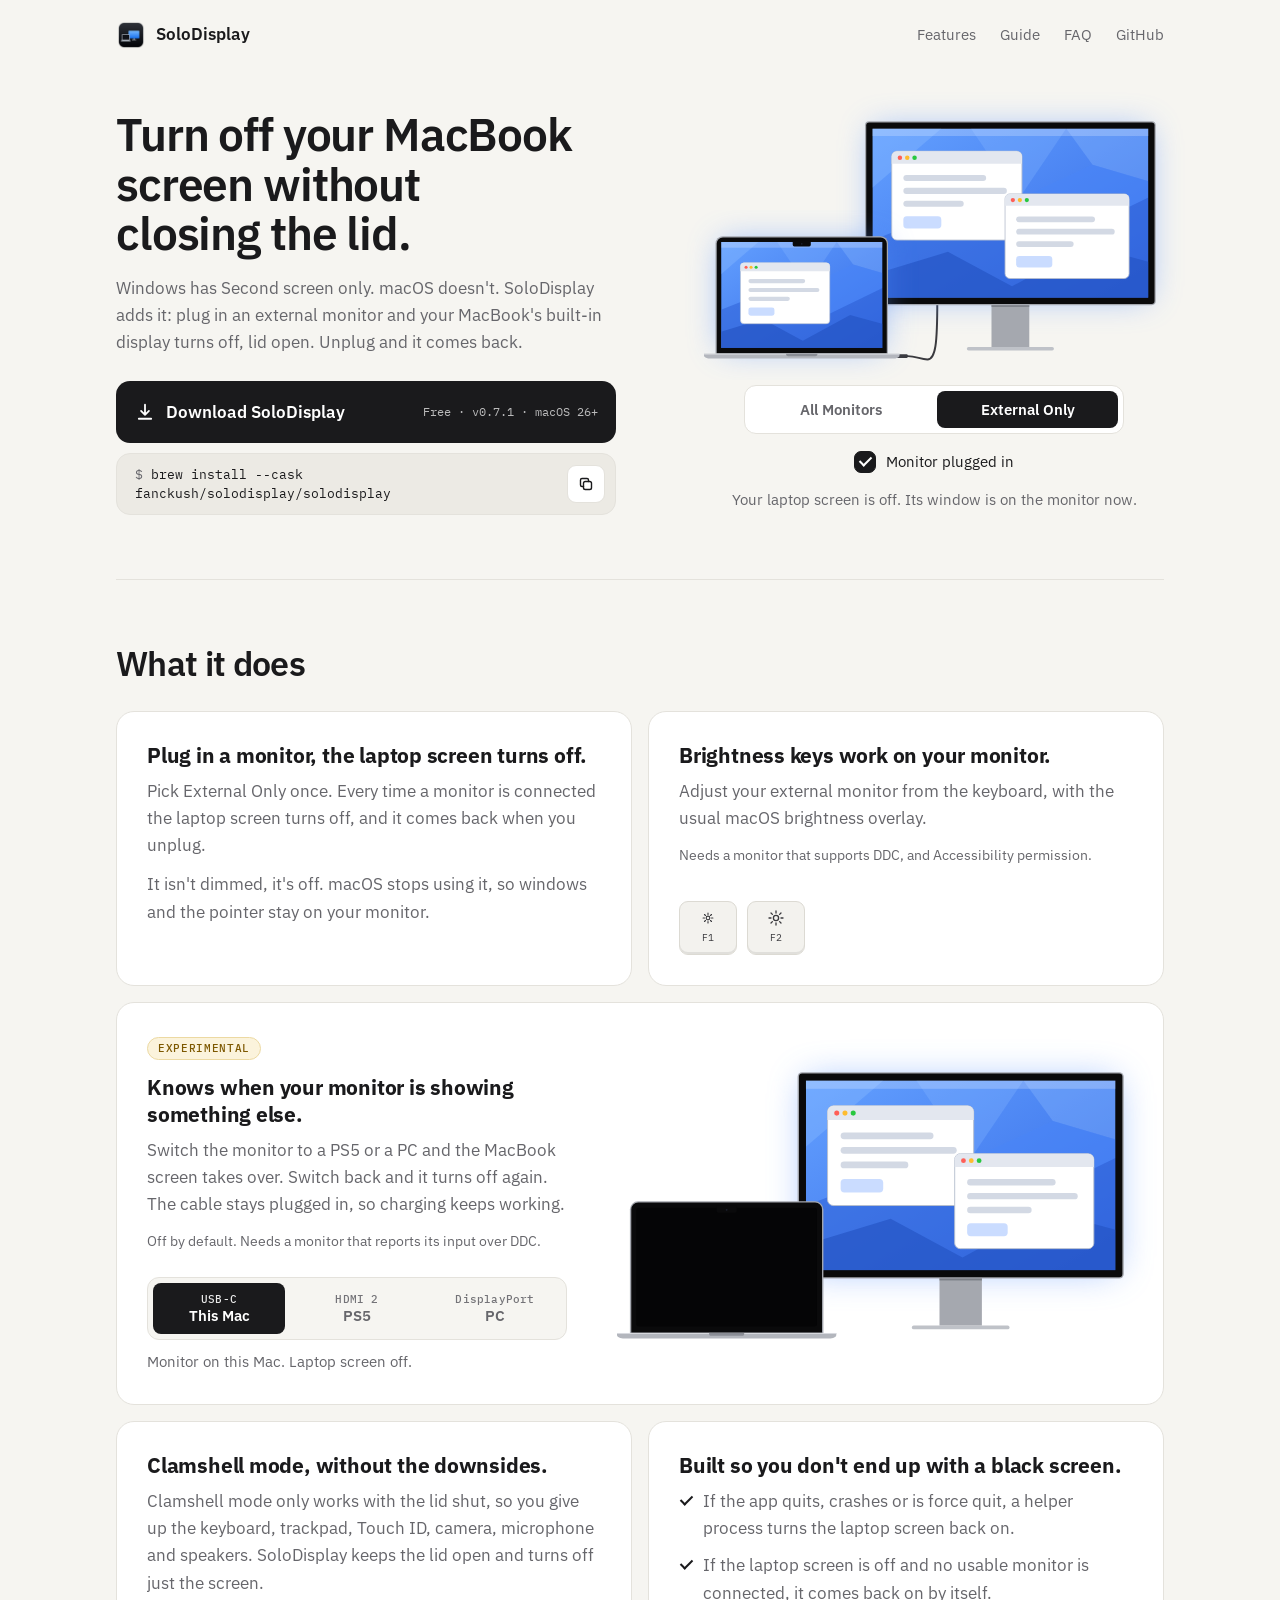
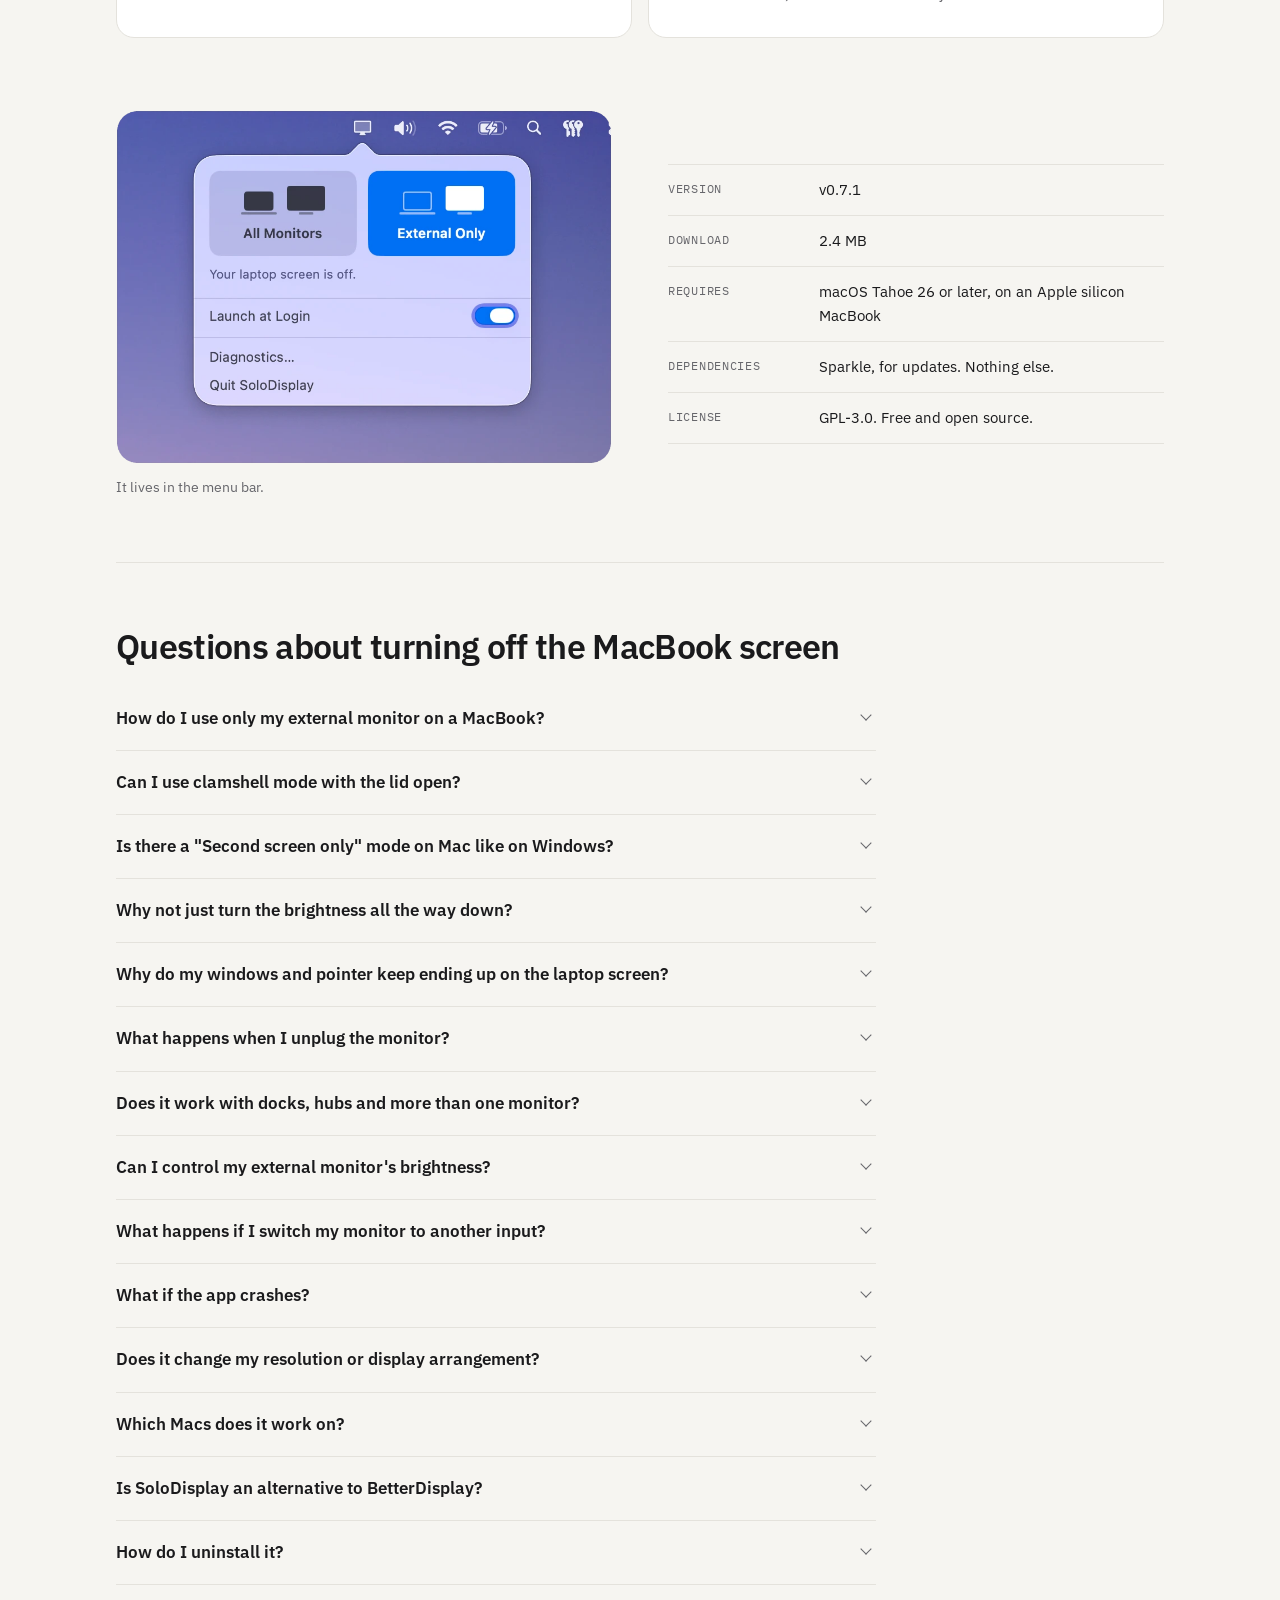
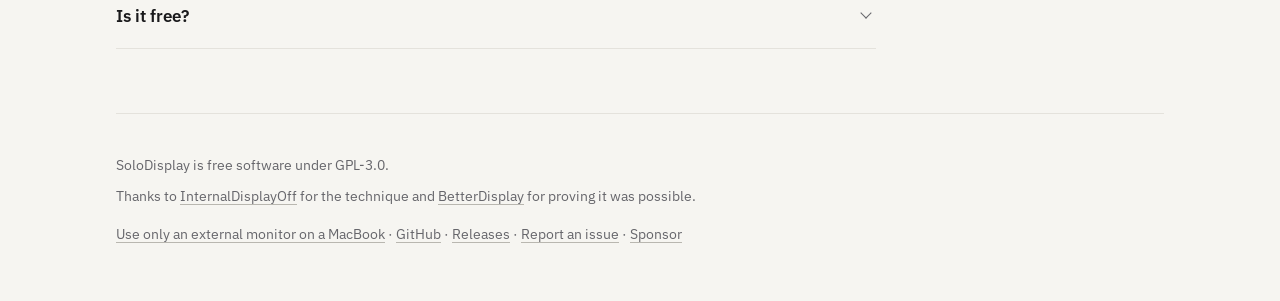
==== commit 3bafb535: "chore: add donation in readme" ====
--- a/site/index.html
+++ b/site/index.html
@@ -607,7 +607,8 @@
         <a href="guide/external-monitor-only-macbook/">Use only an external monitor on a MacBook</a> &middot;
         <a href="https://github.com/fanckush/SoloDisplay">GitHub</a> &middot;
         <a href="https://github.com/fanckush/SoloDisplay/releases">Releases</a> &middot;
-        <a href="https://github.com/fanckush/SoloDisplay/issues">Report an issue</a>
+        <a href="https://github.com/fanckush/SoloDisplay/issues">Report an issue</a> &middot;
+        <a href="https://github.com/sponsors/fanckush">Sponsor</a>
       </div>
     </div>
   </footer>
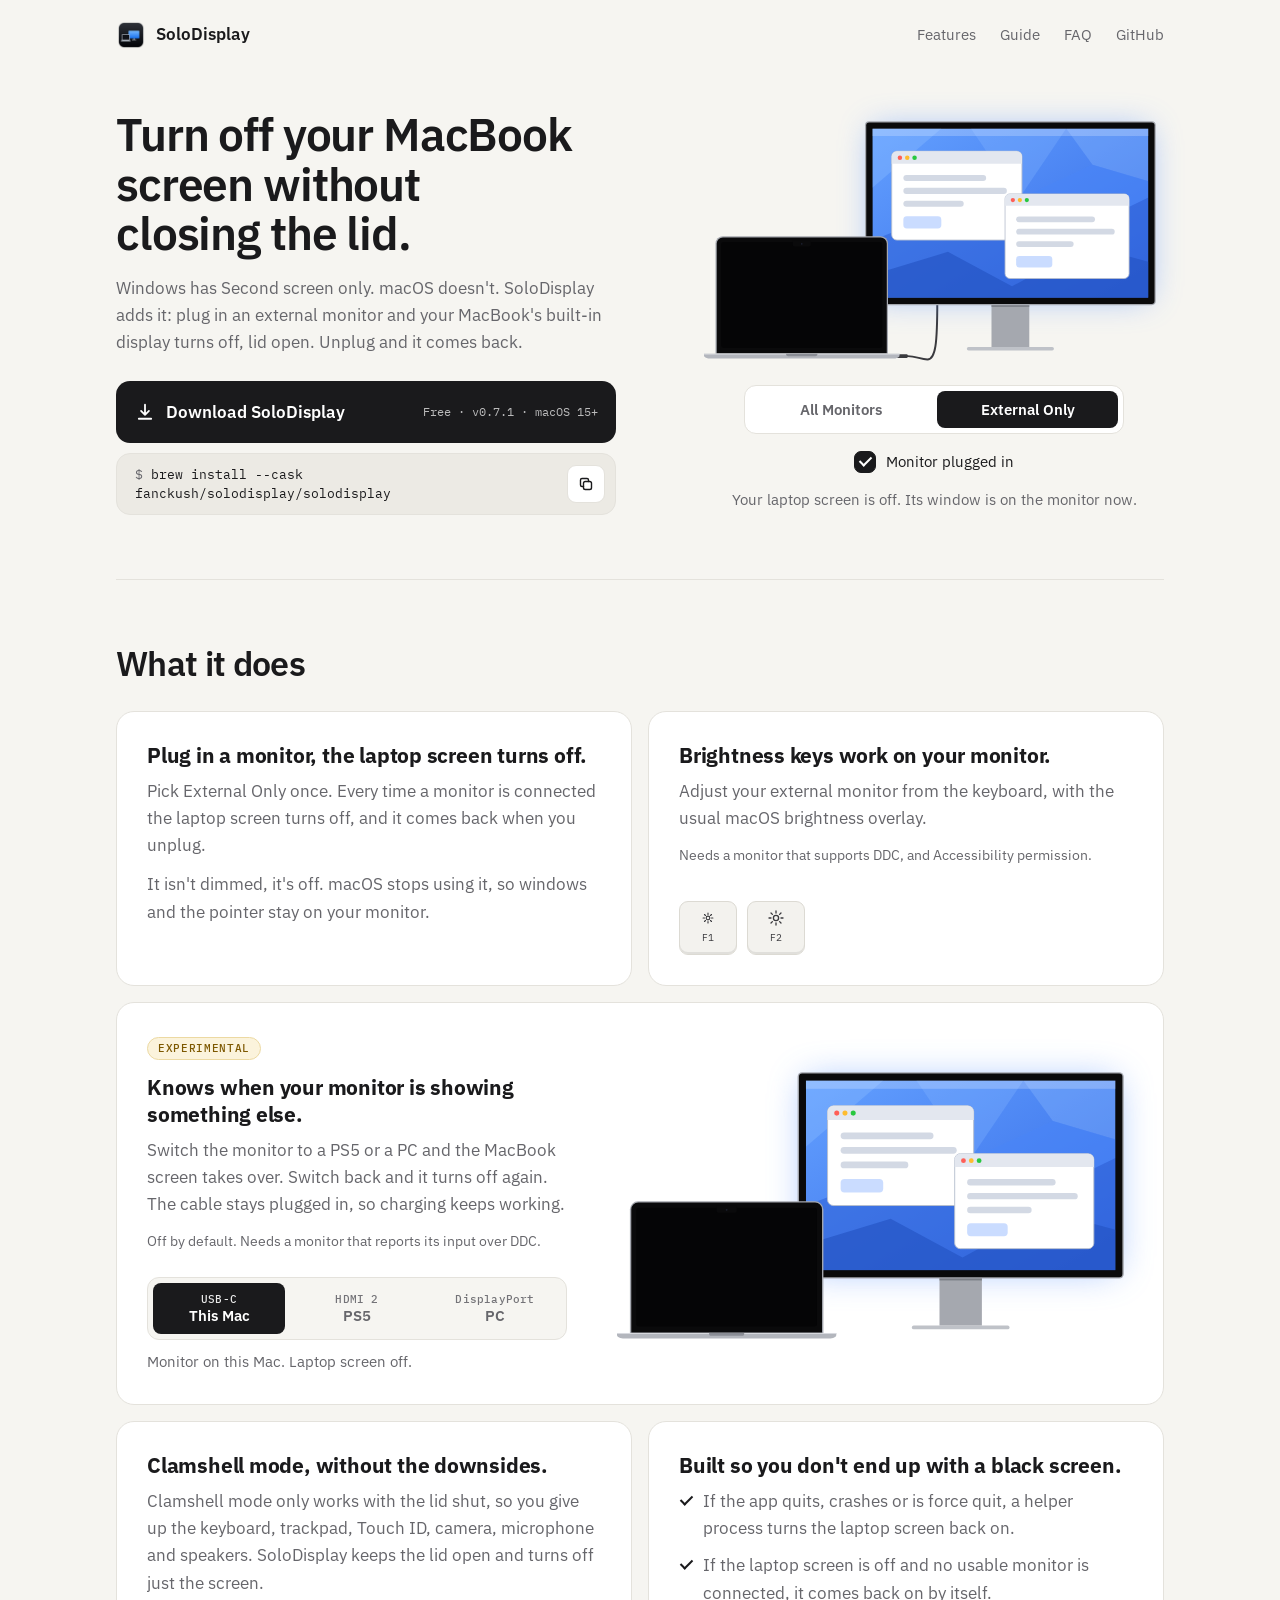
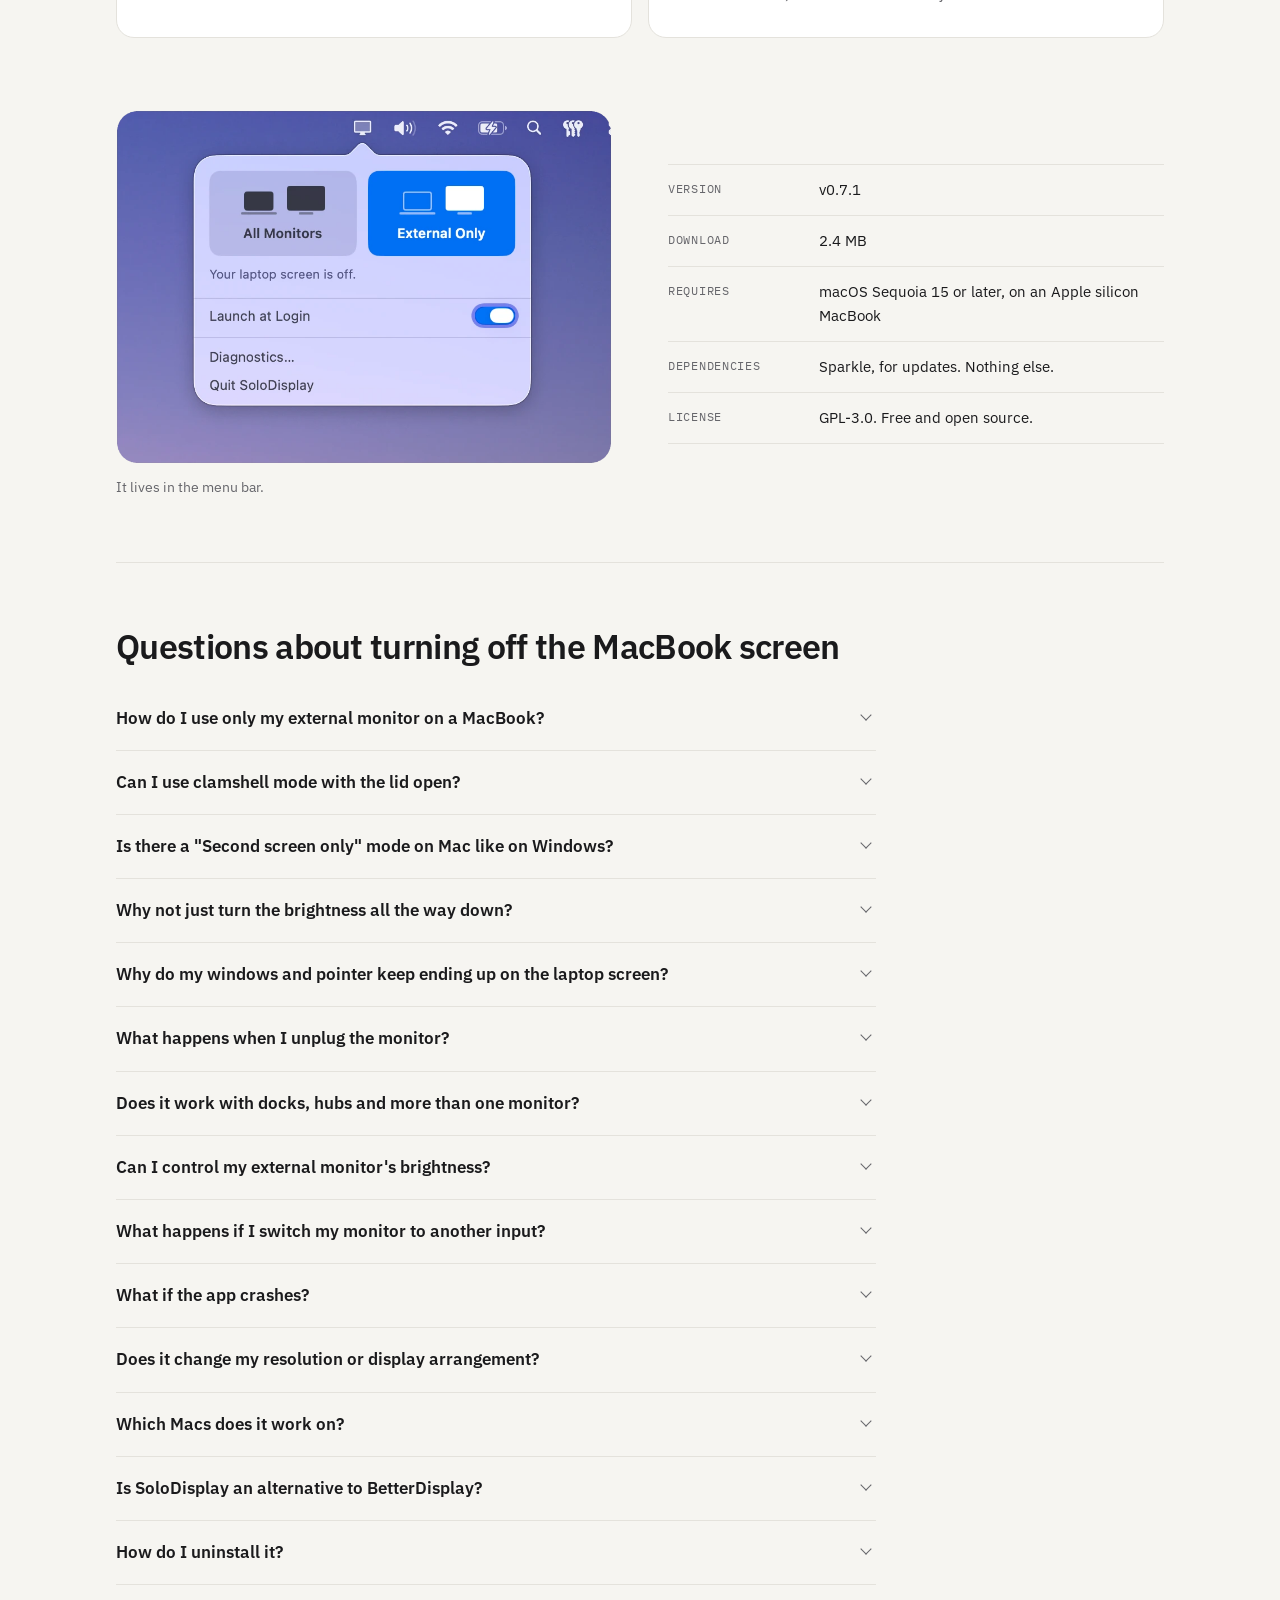
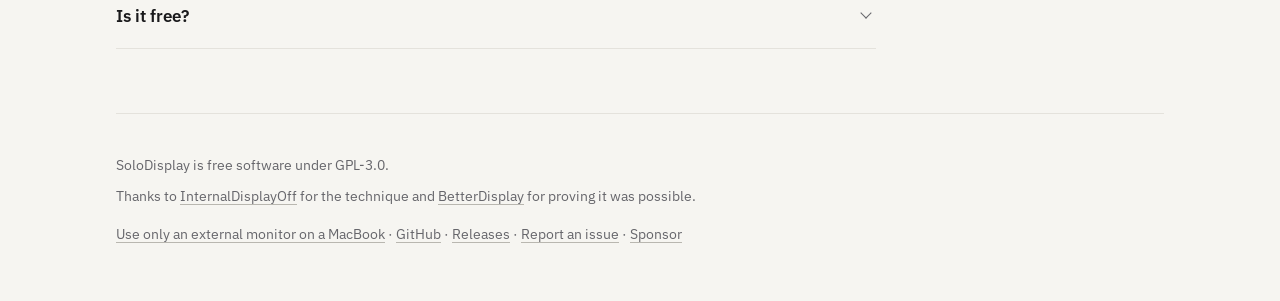
==== commit 44b77d10: "feat: support macOS 15 (Sequoia)" ====
--- a/site/index.html
+++ b/site/index.html
@@ -3,13 +3,13 @@
 <head>
 <meta charset="utf-8">
 <meta name="viewport" content="width=device-width, initial-scale=1">
-<!-- Absolute URLs use https://fanckush.github.io/SoloDisplay/. To move to a custom domain, replace that string across site/ and add a CNAME file. -->
+<!-- Absolute URLs use https://solodisplay.app/ (custom domain, see site/CNAME). To change domain, replace that string across site/ and the Pages workflow. -->
 <title>Turn Off MacBook Screen with External Monitor | SoloDisplay</title>
 <meta name="description" content="Free Mac app that turns off your MacBook's built-in display when an external monitor is connected. Like clamshell mode, but the lid stays open.">
 <meta name="robots" content="index, follow, max-image-preview:large">
 <meta name="author" content="fanckush">
 <meta name="application-name" content="SoloDisplay">
-<link rel="canonical" href="https://fanckush.github.io/SoloDisplay/">
+<link rel="canonical" href="https://solodisplay.app/">
 <link rel="icon" type="image/png" sizes="32x32" href="icon-32.png">
 <link rel="icon" type="image/png" sizes="192x192" href="icon-192.png">
 <link rel="apple-touch-icon" href="apple-touch-icon.png">
@@ -25,8 +25,8 @@
 <meta property="og:locale" content="en_US">
 <meta property="og:title" content="Turn off your MacBook screen without closing the lid">
 <meta property="og:description" content="SoloDisplay turns off the built-in display when an external monitor is connected. Free and open source for Mac.">
-<meta property="og:url" content="https://fanckush.github.io/SoloDisplay/">
-<meta property="og:image" content="https://fanckush.github.io/SoloDisplay/og-v1.png">
+<meta property="og:url" content="https://solodisplay.app/">
+<meta property="og:image" content="https://solodisplay.app/og-v2.png">
 <meta property="og:image:type" content="image/png">
 <meta property="og:image:width" content="1200">
 <meta property="og:image:height" content="630">
@@ -34,7 +34,7 @@
 <meta name="twitter:card" content="summary_large_image">
 <meta name="twitter:title" content="Turn off your MacBook screen without closing the lid">
 <meta name="twitter:description" content="SoloDisplay turns off the built-in display when an external monitor is connected. Free and open source for Mac.">
-<meta name="twitter:image" content="https://fanckush.github.io/SoloDisplay/og-v1.png">
+<meta name="twitter:image" content="https://solodisplay.app/og-v2.png">
 <meta name="twitter:image:alt" content="A MacBook with its screen off next to an external monitor that's on.">
 
 <!-- Keep in sync with the FAQ section below. -->
@@ -44,41 +44,41 @@
   "@graph": [
     {
       "@type": "WebSite",
-      "@id": "https://fanckush.github.io/SoloDisplay/#website",
-      "url": "https://fanckush.github.io/SoloDisplay/",
+      "@id": "https://solodisplay.app/#website",
+      "url": "https://solodisplay.app/",
       "name": "SoloDisplay",
       "inLanguage": "en"
     },
     {
       "@type": "WebPage",
-      "@id": "https://fanckush.github.io/SoloDisplay/#webpage",
-      "url": "https://fanckush.github.io/SoloDisplay/",
+      "@id": "https://solodisplay.app/#webpage",
+      "url": "https://solodisplay.app/",
       "name": "Turn Off MacBook Screen with External Monitor | SoloDisplay",
       "isPartOf": {
-        "@id": "https://fanckush.github.io/SoloDisplay/#website"
+        "@id": "https://solodisplay.app/#website"
       },
       "about": {
-        "@id": "https://fanckush.github.io/SoloDisplay/#app"
+        "@id": "https://solodisplay.app/#app"
       },
-      "primaryImageOfPage": "https://fanckush.github.io/SoloDisplay/og-v1.png",
-      "dateModified": "2026-09-25",
+      "primaryImageOfPage": "https://solodisplay.app/og-v2.png",
+      "dateModified": "2026-10-08",
       "inLanguage": "en"
     },
     {
       "@type": "SoftwareApplication",
-      "@id": "https://fanckush.github.io/SoloDisplay/#app",
+      "@id": "https://solodisplay.app/#app",
       "name": "SoloDisplay",
       "description": "Free macOS menu bar app that turns off the MacBook's built-in display while an external monitor is connected, without closing the lid.",
       "applicationCategory": "UtilitiesApplication",
       "operatingSystem": "macOS",
-      "softwareRequirements": "macOS Tahoe 26 or later, Apple silicon MacBook",
+      "softwareRequirements": "macOS Sequoia 15 or later, Apple silicon MacBook",
       "softwareVersion": "0.7.1",
       "fileSize": "2.4 MB",
-      "url": "https://fanckush.github.io/SoloDisplay/",
+      "url": "https://solodisplay.app/",
       "downloadUrl": "https://github.com/fanckush/SoloDisplay/releases/latest/download/SoloDisplay.dmg",
       "installUrl": "https://github.com/fanckush/SoloDisplay/releases/latest",
-      "image": "https://fanckush.github.io/SoloDisplay/og-v1.png",
-      "screenshot": "https://fanckush.github.io/SoloDisplay/screenshot.webp",
+      "image": "https://solodisplay.app/og-v2.png",
+      "screenshot": "https://solodisplay.app/screenshot.webp",
       "featureList": [
         "Turns off the MacBook screen when an external monitor is connected",
         "Keeps the lid open, unlike clamshell mode",
@@ -105,7 +105,7 @@
     },
     {
       "@type": "FAQPage",
-      "@id": "https://fanckush.github.io/SoloDisplay/#faq",
+      "@id": "https://solodisplay.app/#faq",
       "mainEntity": [
         {
           "@type": "Question",
@@ -200,7 +200,7 @@
           "name": "Which Macs does it work on?",
           "acceptedAnswer": {
             "@type": "Answer",
-            "text": "MacBook Air and MacBook Pro with Apple silicon (M1 and later), running macOS Tahoe 26 or later. Intel Macs aren't supported."
+            "text": "MacBook Air and MacBook Pro with Apple silicon (M1 and later), running macOS Sequoia 15 or later. Intel Macs aren't supported."
           }
         },
         {
@@ -234,6 +234,8 @@
 </script>
 
 <link rel="stylesheet" href="style.css">
+<script defer src="https://umami.abakatech.com/script.js" data-website-id="dd183402-b08a-4a85-823e-1afd487b4d81" data-domains="solodisplay.app"></script>
+<script defer src="/analytics.js"></script>
 </head>
 <body>
 <a class="skip" href="#main">Skip to content</a>
@@ -317,7 +319,7 @@
           <a class="btn" href="https://github.com/fanckush/SoloDisplay/releases/latest/download/SoloDisplay.dmg">
             <svg width="18" height="18" viewBox="0 0 16 16" aria-hidden="true"><path d="M8 1.5v9m0 0L4.5 7M8 10.5 11.5 7M2.5 14h11" fill="none" stroke="currentColor" stroke-width="1.6" stroke-linecap="round" stroke-linejoin="round"/></svg>
             <span>Download SoloDisplay</span>
-            <small>Free &middot; <span data-version>v0.7.1</span> &middot; macOS 26+</small>
+            <small>Free &middot; <span data-version>v0.7.1</span> &middot; macOS 15+</small>
           </a>
           <div class="brew">
             <code id="brew-cmd">brew install --cask fanckush/solodisplay/solodisplay</code>
@@ -523,7 +525,7 @@
         <dl class="specs">
           <div><dt>Version</dt><dd><span data-version>v0.7.1</span></dd></div>
           <div><dt>Download</dt><dd>2.4 MB</dd></div>
-          <div><dt>Requires</dt><dd>macOS Tahoe 26 or later, on an Apple silicon MacBook</dd></div>
+          <div><dt>Requires</dt><dd>macOS Sequoia 15 or later, on an Apple silicon MacBook</dd></div>
           <div><dt>Dependencies</dt><dd>Sparkle, for updates. Nothing else.</dd></div>
           <div><dt>License</dt><dd>GPL-3.0. Free and open source.</dd></div>
         </dl>
@@ -579,7 +581,7 @@
         </details>
         <details id="requirements">
           <summary>Which Macs does it work on?</summary>
-          <p>MacBook Air and MacBook Pro with Apple silicon (M1 and later), running macOS Tahoe 26 or later. Intel Macs aren't supported.</p>
+          <p>MacBook Air and MacBook Pro with Apple silicon (M1 and later), running macOS Sequoia 15 or later. Intel Macs aren't supported.</p>
         </details>
         <details id="betterdisplay">
           <summary>Is SoloDisplay an alternative to BetterDisplay?</summary>
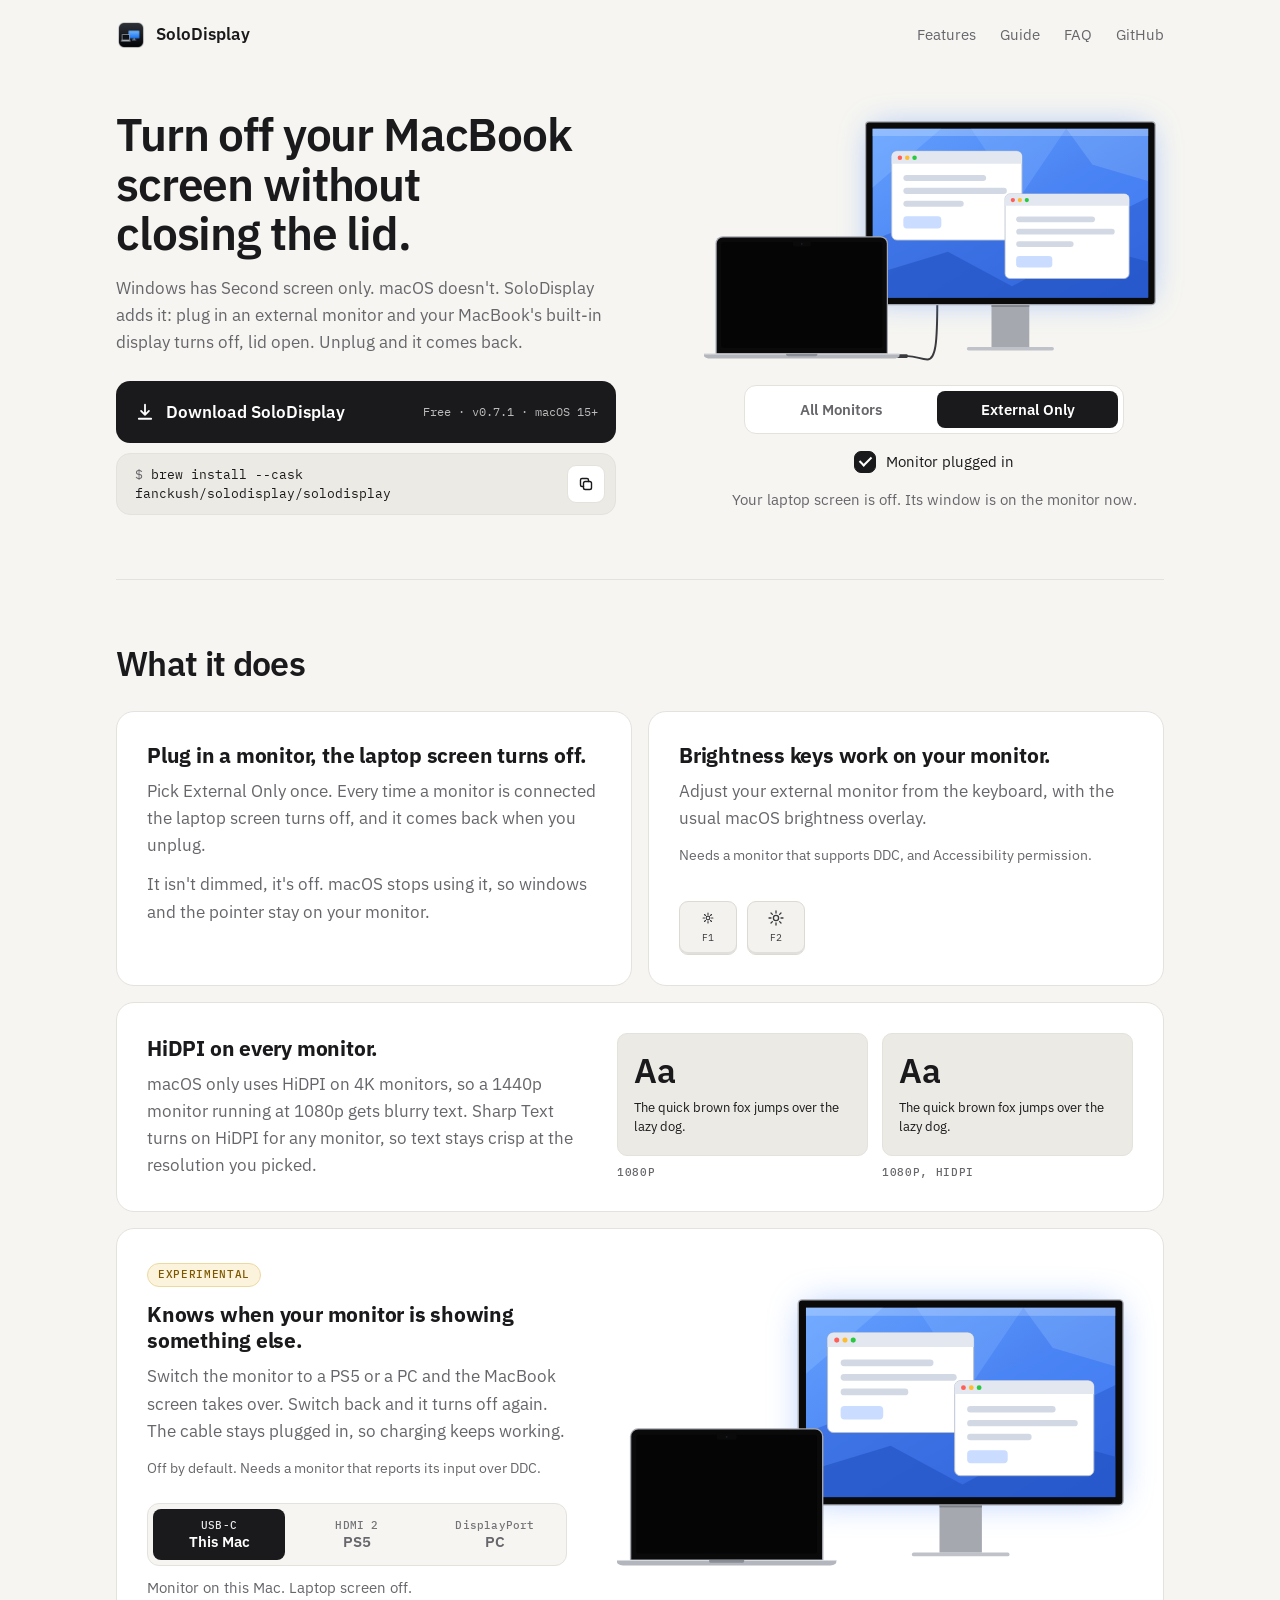
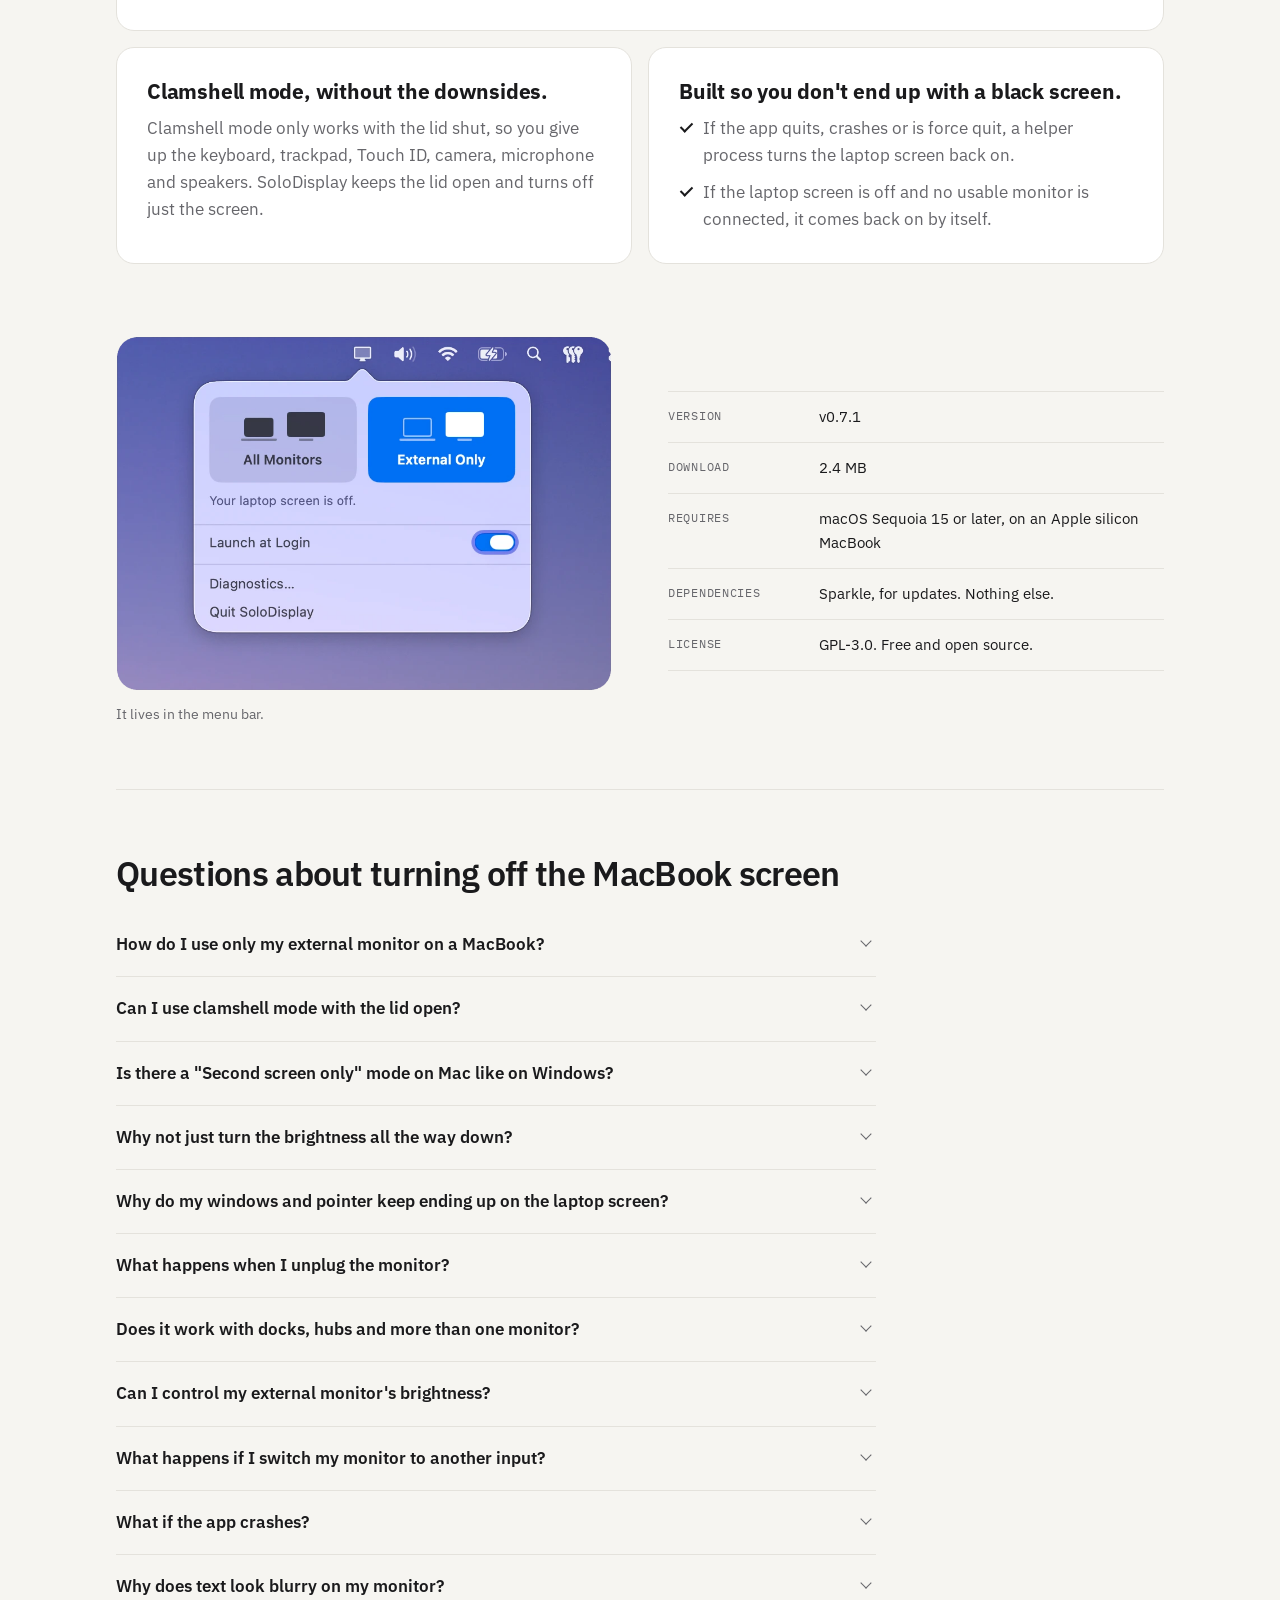
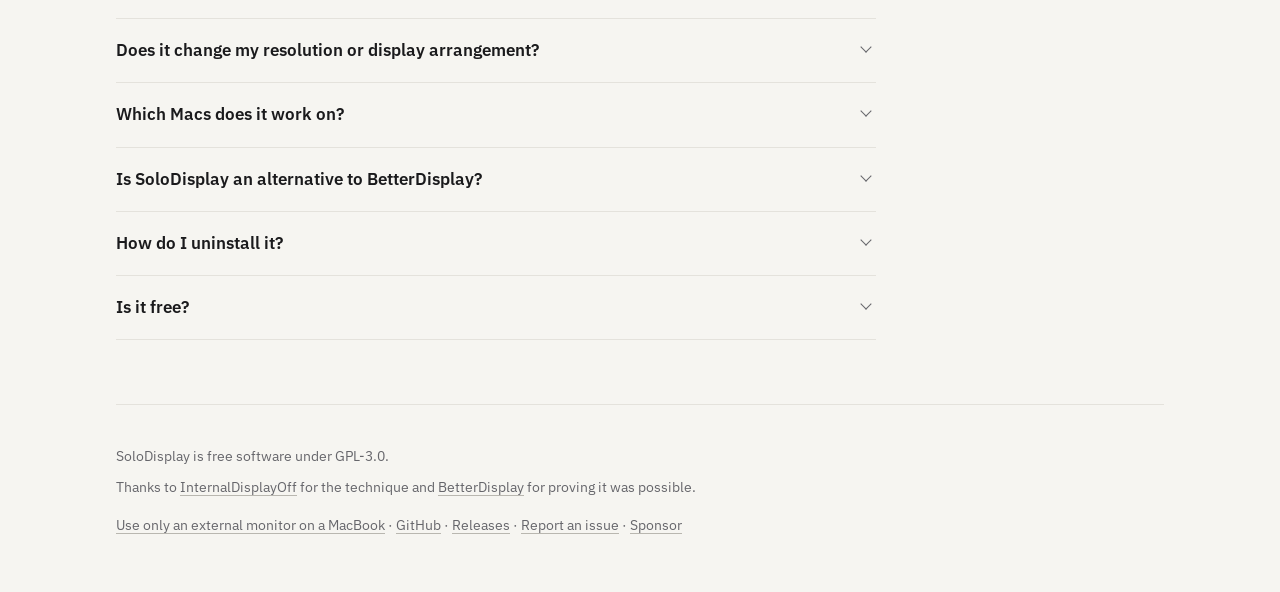
==== commit cf320f00: "feat: ✨ Clear text option (HiDPI mode) for monitors that don't natively support it" ====
--- a/site/index.html
+++ b/site/index.html
@@ -83,6 +83,7 @@
         "Turns off the MacBook screen when an external monitor is connected",
         "Keeps the lid open, unlike clamshell mode",
         "Brightness keys control the external monitor over DDC",
+        "HiDPI on any monitor, for crisp text at scaled resolutions",
         "Detects when the monitor switches to another input (experimental)",
         "Restores the laptop screen if the app quits or crashes"
       ],
@@ -189,10 +190,18 @@
         },
         {
           "@type": "Question",
+          "name": "Why does text look blurry on my monitor?",
+          "acceptedAnswer": {
+            "@type": "Answer",
+            "text": "macOS only uses HiDPI on 4K monitors. Run a lower resolution monitor below its native resolution, like a 1440p monitor at 1080p, and text gets blurry. Turn on Sharp Text and SoloDisplay turns on HiDPI for that monitor, so text stays crisp."
+          }
+        },
+        {
+          "@type": "Question",
           "name": "Does it change my resolution or display arrangement?",
           "acceptedAnswer": {
             "@type": "Answer",
-            "text": "No. It doesn't touch mirroring, resolution, arrangement or sleep settings."
+            "text": "No. It doesn't touch mirroring, resolution, arrangement or sleep settings. Sharp Text, if you turn it on, switches a monitor to HiDPI at the resolution you picked, never to a different one."
           }
         },
         {
@@ -401,6 +410,23 @@
           </div>
         </article>
 
+        <article class="card wide" id="sharp-text">
+          <div class="copy">
+            <h3>HiDPI on every monitor.</h3>
+            <p>macOS only uses HiDPI on 4K monitors, so a 1440p monitor running at 1080p gets blurry text. Sharp Text turns on HiDPI for any monitor, so text stays crisp at the resolution you picked.</p>
+          </div>
+          <div class="sharp-compare" role="img" aria-label="The same text at 1080p on a 1440p monitor, blurry without HiDPI and crisp with it.">
+            <figure>
+              <div class="sample soft" aria-hidden="true"><b>Aa</b><span>The quick brown fox jumps over the lazy dog.</span></div>
+              <figcaption>1080p</figcaption>
+            </figure>
+            <figure>
+              <div class="sample" aria-hidden="true"><b>Aa</b><span>The quick brown fox jumps over the lazy dog.</span></div>
+              <figcaption>1080p, HiDPI</figcaption>
+            </figure>
+          </div>
+        </article>
+
         <article class="card wide demo" id="input-demo" data-mode="mac" data-auto="console">
           <div class="copy">
             <span class="tag">Experimental</span>
@@ -575,9 +601,13 @@
           <summary>What if the app crashes?</summary>
           <p>A small helper process watches the app while the screen is off. If the app quits, crashes or is force quit, the helper turns the laptop screen back on. It does the same if the screen is off and no usable monitor is connected.</p>
         </details>
+        <details id="blurry-text">
+          <summary>Why does text look blurry on my monitor?</summary>
+          <p>macOS only uses HiDPI on 4K monitors. Run a lower resolution monitor below its native resolution, like a 1440p monitor at 1080p, and text gets blurry. Turn on Sharp Text and SoloDisplay turns on HiDPI for that monitor, so text stays crisp.</p>
+        </details>
         <details id="resolution">
           <summary>Does it change my resolution or display arrangement?</summary>
-          <p>No. It doesn't touch mirroring, resolution, arrangement or sleep settings.</p>
+          <p>No. It doesn't touch mirroring, resolution, arrangement or sleep settings. Sharp Text, if you turn it on, switches a monitor to HiDPI at the resolution you picked, never to a different one.</p>
         </details>
         <details id="requirements">
           <summary>Which Macs does it work on?</summary>
--- a/site/style.css
+++ b/site/style.css
@@ -229,6 +229,26 @@
   font: 500 11px/1.6 var(--mono); letter-spacing: .06em; text-transform: uppercase;
 }
 
+#sharp-text { align-items: center; }
+.sharp-compare { display: grid; grid-template-columns: repeat(2, minmax(0, 1fr)); gap: 14px; }
+.sharp-compare figure { margin: 0; }
+.sharp-compare .sample {
+  background: var(--well); border: 1px solid var(--line); border-radius: 10px;
+  padding: 18px 16px; color: var(--text);
+  font-size: 34px; font-weight: 600; line-height: 1.1; letter-spacing: -0.01em;
+}
+.sharp-compare .sample b { display: block; font-weight: 600; }
+.sharp-compare .sample span {
+  display: block; margin-top: 10px;
+  font-size: 13px; font-weight: 400; line-height: 1.45; letter-spacing: 0;
+}
+/* A stand-in for a plain image stretched from 1080p to 1440p. */
+.sharp-compare .soft b, .sharp-compare .soft span { filter: blur(0.7px); }
+.sharp-compare figcaption {
+  margin-top: 8px; color: var(--muted); font: 500 11px/1.6 var(--mono);
+  letter-spacing: .06em; text-transform: uppercase;
+}
+
 .card.keyed { display: flex; flex-direction: column; }
 .keys { display: flex; gap: 10px; margin-top: auto; padding-top: 22px; }
 .key {
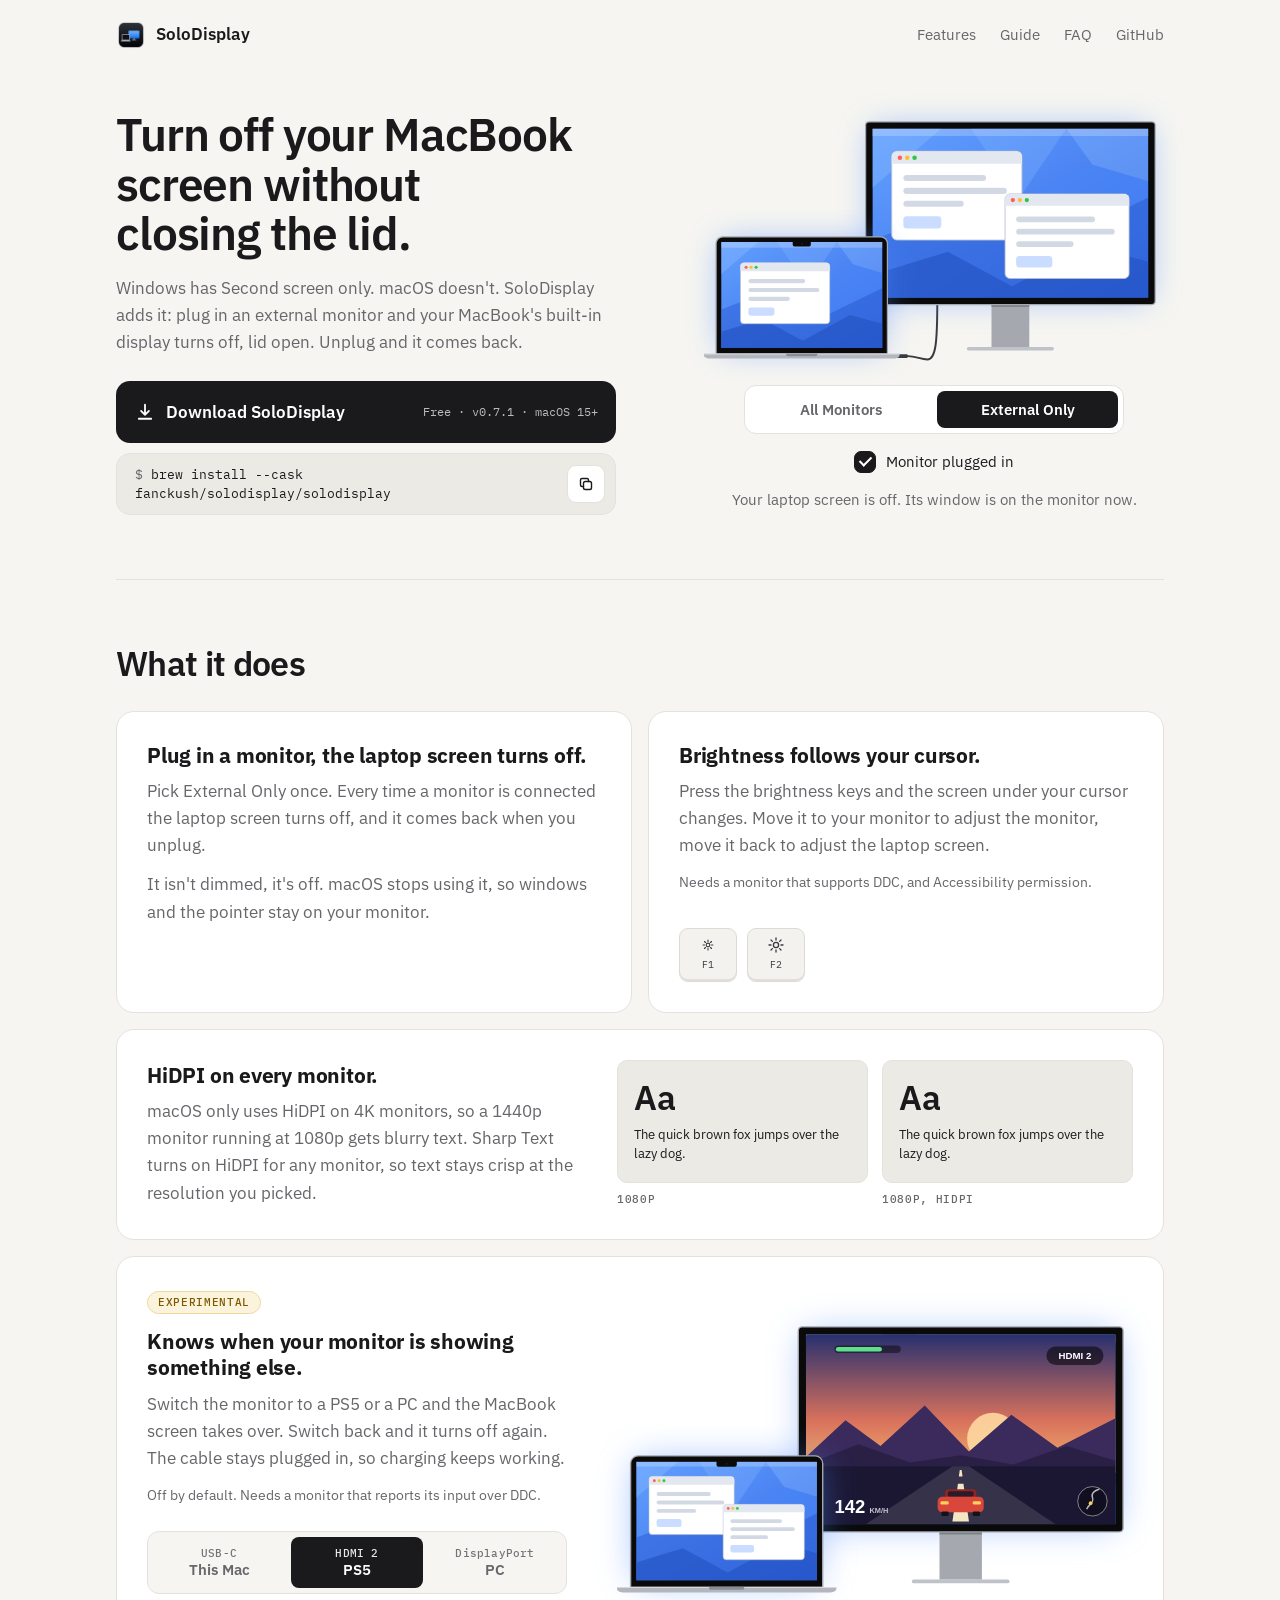
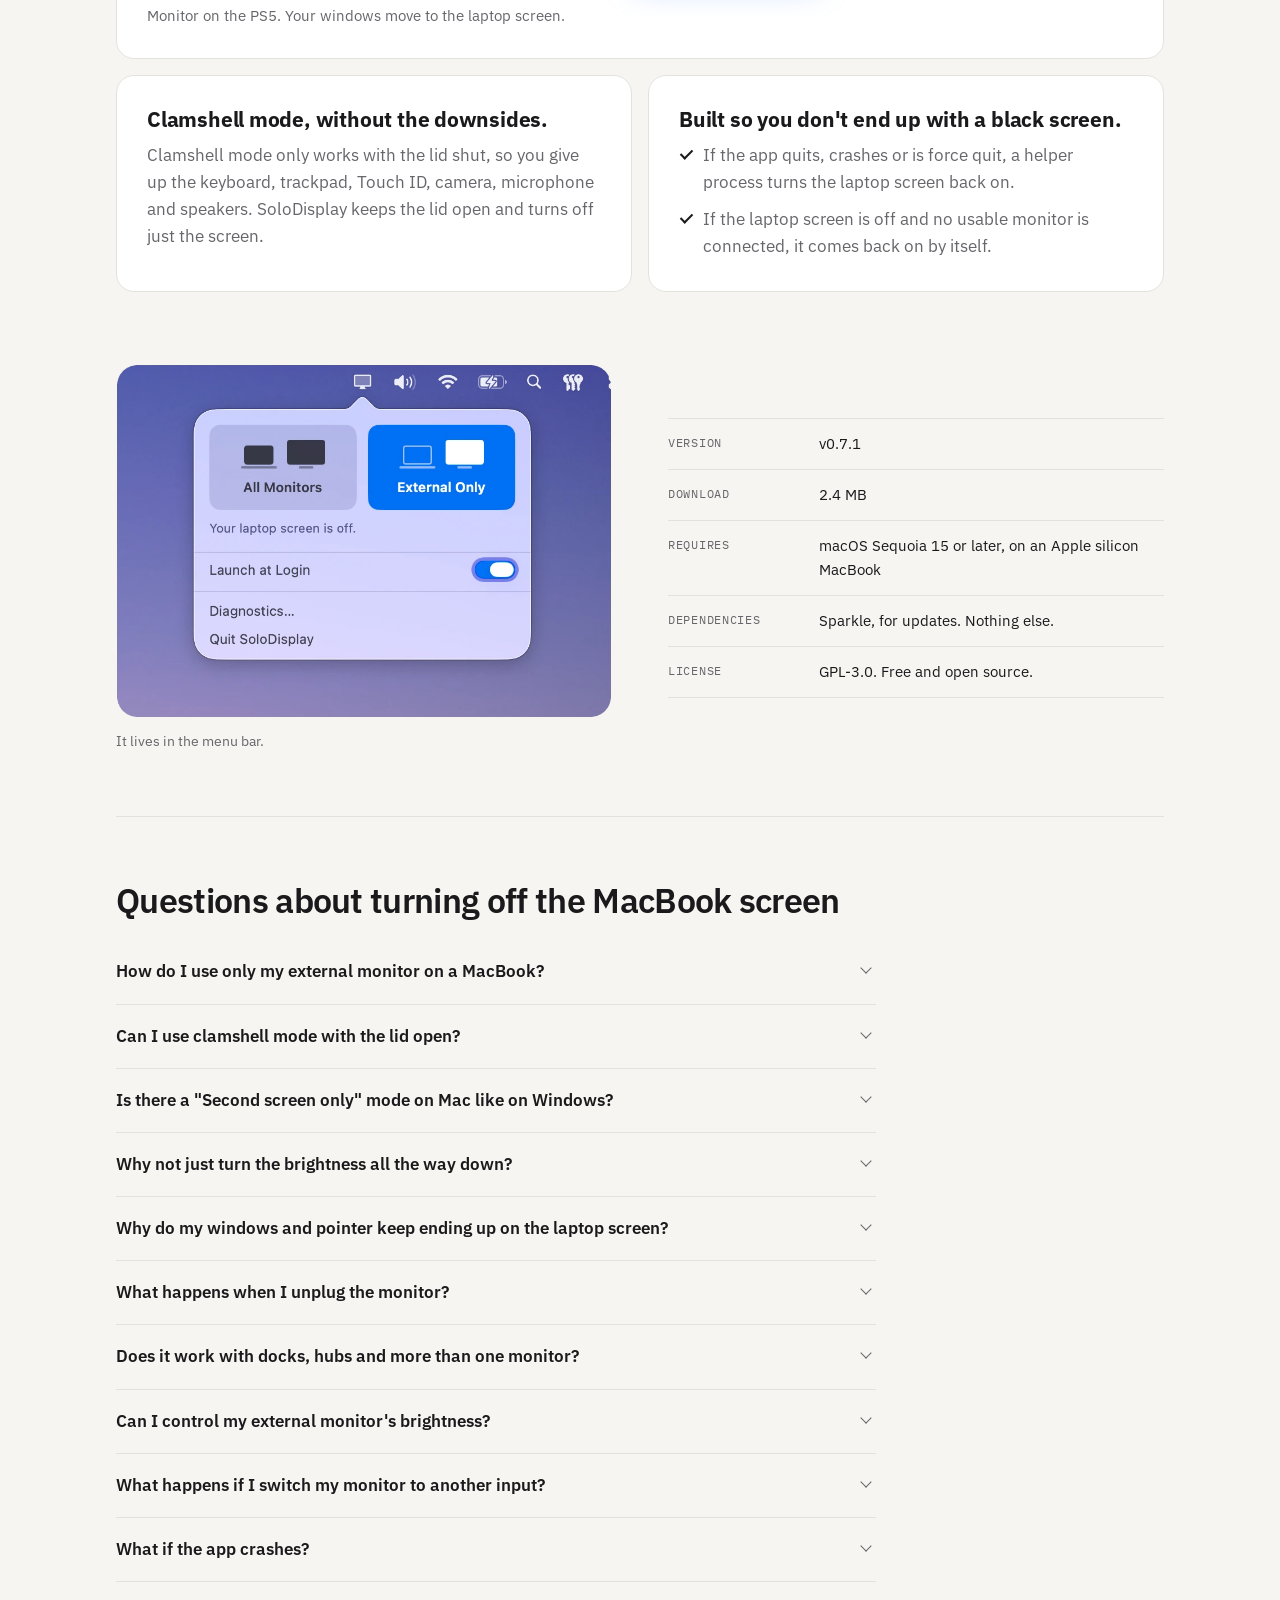
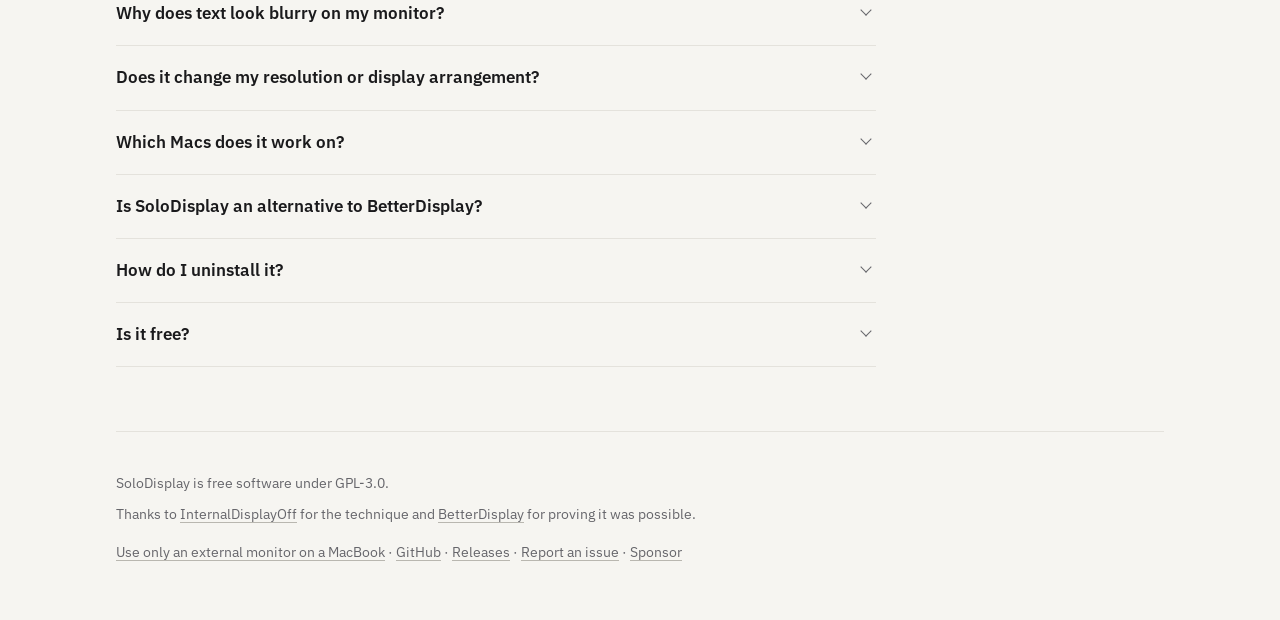
==== commit cbd24c47: "fix: change external monitor brightness even in "All displays" based on cursor position" ====
--- a/site/index.html
+++ b/site/index.html
@@ -82,7 +82,7 @@
       "featureList": [
         "Turns off the MacBook screen when an external monitor is connected",
         "Keeps the lid open, unlike clamshell mode",
-        "Brightness keys control the external monitor over DDC",
+        "Brightness keys control whichever screen the cursor is on, external monitors included",
         "HiDPI on any monitor, for crisp text at scaled resolutions",
         "Detects when the monitor switches to another input (experimental)",
         "Restores the laptop screen if the app quits or crashes"
@@ -169,7 +169,7 @@
           "name": "Can I control my external monitor's brightness?",
           "acceptedAnswer": {
             "@type": "Answer",
-            "text": "Yes. Turn on Brightness Keys and the Mac's brightness keys control the external monitor, on monitors that support DDC. It needs Accessibility permission."
+            "text": "Yes. Turn on Brightness Keys and the Mac's brightness keys control whichever screen your cursor is on. Point at your monitor to adjust it, or at the laptop screen to adjust that. It works on monitors that support DDC and needs Accessibility permission."
           }
         },
         {
@@ -395,8 +395,8 @@
         </article>
 
         <article class="card keyed">
-          <h3>Brightness keys work on your monitor.</h3>
-          <p>Adjust your external monitor from the keyboard, with the usual macOS brightness overlay.</p>
+          <h3>Brightness follows your cursor.</h3>
+          <p>Press the brightness keys and the screen under your cursor changes. Move it to your monitor to adjust the monitor, move it back to adjust the laptop screen.</p>
           <p class="note">Needs a monitor that supports DDC, and Accessibility permission.</p>
           <div class="keys" aria-hidden="true">
             <div class="key">
@@ -591,7 +591,7 @@
         </details>
         <details id="brightness-keys">
           <summary>Can I control my external monitor's brightness?</summary>
-          <p>Yes. Turn on Brightness Keys and the Mac's brightness keys control the external monitor, on monitors that support DDC. It needs Accessibility permission.</p>
+          <p>Yes. Turn on Brightness Keys and the Mac's brightness keys control whichever screen your cursor is on. Point at your monitor to adjust it, or at the laptop screen to adjust that. It works on monitors that support DDC and needs Accessibility permission.</p>
         </details>
         <details id="monitor-input">
           <summary>What happens if I switch my monitor to another input?</summary>
